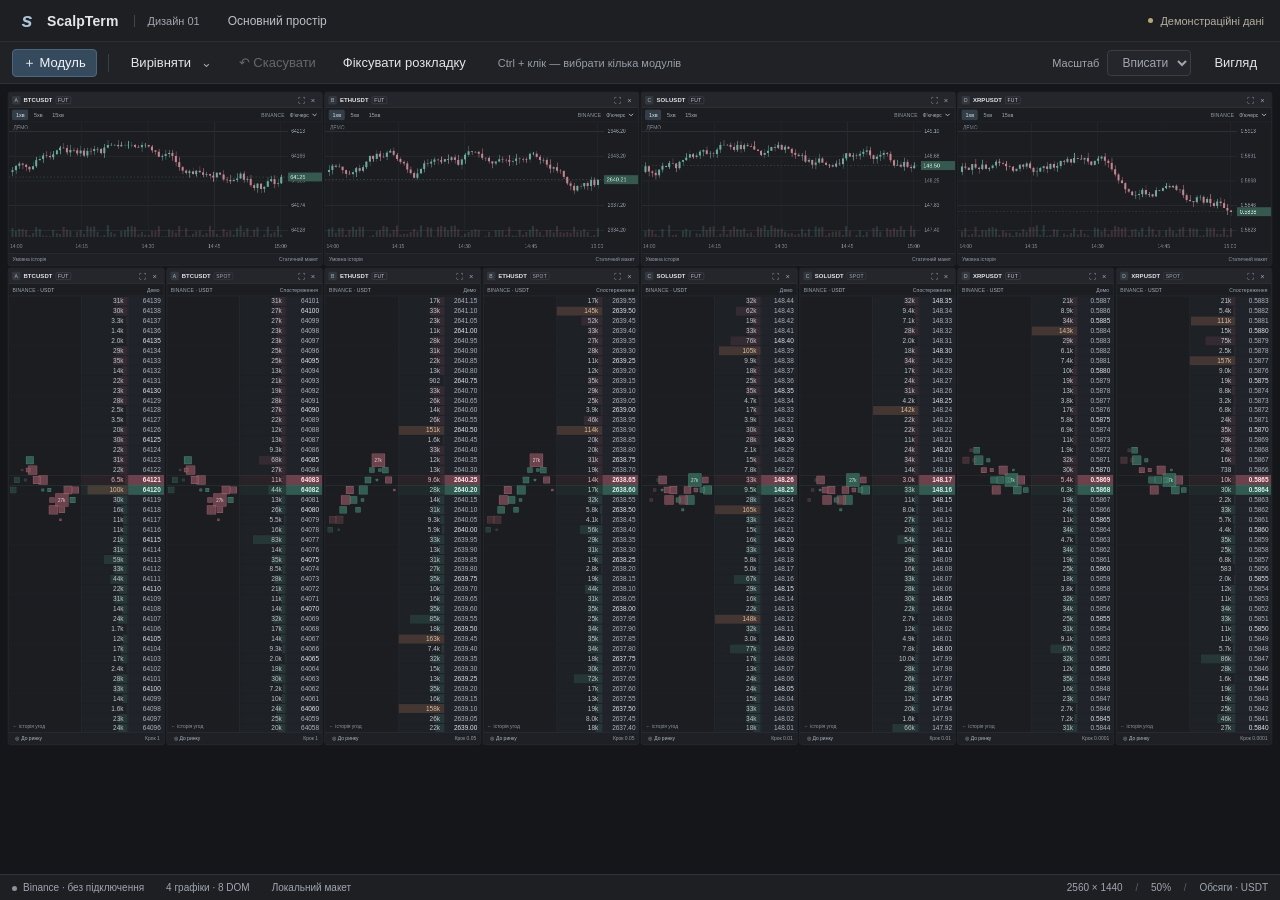
==== index.html @ 6ea1b8dd "Move prototype files to repository root" ====
<!doctype html>
<html lang="uk">
<head>
  <meta charset="utf-8">
  <meta name="viewport" content="width=device-width, initial-scale=1">
  <title>ScalpTerm · Дизайн 01</title>
  <link rel="stylesheet" href="styles.css">
</head>
<body>
  <header class="appbar">
    <div class="brand"><span class="brand-mark" aria-hidden="true">s</span>ScalpTerm <span class="version">Дизайн 01</span></div>
    <span class="workspace-name">Основний простір</span>
    <span class="demo"><i></i>Демонстраційні дані</span>
  </header>
  <nav class="commandbar" aria-label="Робочий простір">
    <button id="add-open" class="accent">＋ Модуль</button>
    <span class="separator"></span>
    <div class="menu-anchor"><button id="align-open" aria-expanded="false">Вирівняти <span class="chevron">⌄</span></button>
      <div id="align-menu" class="popup" hidden>
        <div class="menu-label">Вибрані модулі · Ctrl + клік</div>
        <button data-align="horizontal">Вибраний блок: порівну поруч</button><button data-align="vertical">Вибраний блок: порівну вертикально</button>
        <hr><button data-align="groups">Однакова ширина чотирьох груп</button><button data-align="charts">Спільна висота графіків</button>
        <hr><button id="layout-four">Шаблон: 4 графіки + 8 DOM</button>
      </div>
    </div>
    <button id="undo" title="Скасувати останню зміну компонування" disabled>↶ Скасувати</button>
    <button id="lock" aria-pressed="false">Фіксувати розкладку</button>
    <span class="toolbar-note" id="selection-note">Ctrl + клік — вибрати кілька модулів</span>
    <div class="toolbar-right">
      <label class="zoom-label">Масштаб <select id="zoom" aria-label="Масштаб макета"><option value="fit">Вписати</option><option value="1">100%</option><option value="0.75">75%</option><option value="0.5">50%</option></select></label>
      <button id="settings-open" aria-label="Вигляд">Вигляд</button>
    </div>
  </nav>
  <main id="viewport" aria-label="Модульний робочий простір"><div id="scene"><div id="dock-preview" hidden></div></div></main>
  <footer class="statusbar"><span><i class="offline-dot"></i>Binance · без підключення</span><span id="module-count"></span><span id="save-state">Локальний макет</span><span class="status-right">2560 × 1440 <span class="status-divider">/</span> <span id="scale-label"></span> <span class="status-divider">/</span> <span id="units-label">Обсяги · USDT</span></span></footer>
  <div id="tooltip" role="tooltip" hidden></div><div id="toast" role="status" aria-live="polite" hidden></div>
  <dialog id="add-dialog"><form id="add-form"><div class="dialog-header"><h2>Додати модуль</h2><button type="button" data-close="add-dialog" aria-label="Закрити">×</button></div><div class="fields">
    <label>Модуль<select name="type"><option value="dom">Стакан</option><option value="chart">Графік</option></select></label>
    <label>Інструмент<select name="symbol"><option>BTCUSDT</option><option>ETHUSDT</option><option>SOLUSDT</option><option>XRPUSDT</option></select></label>
    <label>Ринок<select name="market"><option value="F">Ф’ючерс</option><option value="S">Спот · спостереження</option></select></label>
  </div><p class="secondary">Новий модуль пристикується праворуч від активного. Перетягніть заголовок, щоб змінити розташування.</p><div class="dialog-actions"><button type="button" data-close="add-dialog">Скасувати</button><button class="accent" type="submit">Додати</button></div></form></dialog>
  <dialog id="settings-dialog"><div class="dialog-header"><h2>Вигляд робочого простору</h2><button data-close="settings-dialog" aria-label="Закрити">×</button></div>
    <div class="settings-fields"><label>Щільність DOM<select id="density"><option value="18">Щільно · 18 px</option><option value="20" selected>Стандартно · 20 px</option><option value="24">Вільніше · 24 px</option></select></label>
    <label>Розмір цифр<select id="font-size"><option value="12">12 px</option><option value="13" selected>13 px</option><option value="14">14 px</option></select></label>
    <p class="secondary">Модулі стикуються без перекриття. Переміщуйте спільні межі, щоб змінювати їхні розміри.</p>
    <label class="check-label"><input id="reduced-motion" type="checkbox">Зменшити рух інтерфейсу</label></div>
    <p class="secondary">Зміни застосовуються до всіх стаканів. Усі ринкові значення — умовний статичний приклад.</p><div class="dialog-actions"><button class="accent" data-close="settings-dialog">Готово</button></div>
  </dialog>
  <script src="app.js"></script>
</body>
</html>
---- styles.css ----
:root{color-scheme:dark;--bg:#151619;--panel:#1b1d21;--raised:#24272c;--hover:#303339;--line:#34373d;--text:#e4e5e8;--muted:#a0a5ae;--accent:#91b9dc;--buy:#69b7a5;--sell:#d5848e;--row:20px;--digits:13px;font-family:'Segoe UI Variable','Segoe UI',sans-serif;font-size:13px}
*{box-sizing:border-box}body{margin:0;background:var(--bg);color:var(--text);height:100vh;overflow:hidden}button,input,select{font:inherit;color:inherit}button,select{border:1px solid transparent;border-radius:4px;background:transparent;min-height:28px;padding:4px 10px}button{cursor:pointer;white-space:nowrap;transition:background .12s,border-color .12s}button:hover{background:var(--hover)}button:active{background:#393e46}button:focus-visible,select:focus-visible,input:focus-visible{outline:2px solid var(--accent);outline-offset:2px}button:disabled{opacity:.35;cursor:default}select{background:#24262b;border-color:#3a3d44;padding-right:6px}option{background:#25282e}.accent{background:#364a5d;border:1px solid #4c6680;color:#f2f6fa}.accent:hover{background:#40596f}.appbar{height:42px;padding:0 16px;display:flex;align-items:center;gap:28px;background:#1d1f23;border-bottom:1px solid #2b2e34}.brand{display:flex;gap:9px;align-items:center;font-size:14px;font-weight:600;letter-spacing:.1px}.brand-mark{display:inline-flex;align-items:center;justify-content:center;font-size:20px;font-style:italic;font-weight:600;width:22px;height:24px;color:#aec4d7}.version{font-size:11px;font-weight:400;letter-spacing:0;color:var(--muted);border-left:1px solid #41444a;padding-left:12px;margin-left:7px}.workspace-name{font-size:12px;color:#bcc0c7}.demo{margin-left:auto;display:flex;gap:7px;align-items:center;color:#b4af9e;font-size:11px}.demo i{width:5px;height:5px;border-radius:50%;background:#b7a776}.commandbar{height:42px;display:flex;align-items:center;gap:5px;padding:0 12px;border-bottom:1px solid #303239;background:#202226;position:relative;z-index:1000}.separator{height:18px;width:1px;background:#3b3e44;margin:0 6px}.chevron{margin-left:6px;color:var(--muted)}.toolbar-note{font-size:11px;color:#969da7;padding-left:16px}.toolbar-right{margin-left:auto;display:flex;align-items:center;gap:12px}.zoom-label{display:flex;align-items:center;gap:8px;font-size:11px;color:var(--muted)}.zoom-label select{font-size:12px;min-height:26px;padding-top:2px;padding-bottom:2px}.menu-anchor{position:relative}.popup{position:absolute;top:34px;left:0;width:268px;background:#292c31;border:1px solid #454951;border-radius:7px;padding:6px;box-shadow:0 12px 32px #0008,0 2px 6px #0005}.popup button{width:100%;text-align:left;font-size:12px;height:31px}.menu-label{font-size:11px;color:var(--muted);padding:6px 10px 10px}hr{border:0;border-top:1px solid #42464d;margin:5px 4px}
#viewport{position:relative;height:calc(100vh - 110px);overflow:auto;padding:8px}
#scene{position:relative;transform-origin:top left;background:#151619}
.module{position:absolute;min-width:220px;min-height:150px;background:var(--panel);border:1px solid #36393f;border-radius:5px;display:flex;flex-direction:column;overflow:hidden;z-index:1}
.module.active{border-color:#829fb8}.module.selected{outline:2px solid #91b9dc90;outline-offset:-2px}.module.dragging{box-shadow:0 8px 24px #0008;border-color:#bad4eb}
.module-header{height:31px;min-height:31px;display:flex;align-items:center;padding:0 7px;gap:6px;background:#24262b;border-bottom:1px solid #35383f;cursor:grab;user-select:none}
.locked .module-header{cursor:default}.module-header:active{cursor:grabbing}.module-symbol{font-weight:600;font-size:12px;letter-spacing:.2px;overflow:hidden;text-overflow:ellipsis;min-width:0}
.group-tag{font-size:10px;color:#b3bbc5;background:#33373e;min-width:17px;height:17px;text-align:center;line-height:17px;border-radius:3px}
.market-tag{font-size:10px;color:#c9cdd3;letter-spacing:.5px;border:1px solid #494e57;border-radius:3px;padding:1px 4px}.market-tag.spot{color:#a7abb3;border-color:#3e424a}
.module-actions{display:flex;margin-left:auto;align-items:center}.module-actions button{font-size:15px;padding:0;width:23px;min-height:22px;height:22px;color:#9fa6b0;border-radius:3px}.module-actions button:hover{color:#e7edf3}
.module-content{flex:1;min-height:0;position:relative;overflow:hidden}.module-footer{height:25px;min-height:25px;display:flex;align-items:center;gap:6px;padding:0 8px;color:#939ba6;font-size:10px;border-top:1px solid #30343b;background:#1e2025}.module-footer .right{margin-left:auto;font-variant-numeric:tabular-nums}
.chart-tools{height:29px;display:flex;align-items:center;gap:3px;padding:0 7px;border-bottom:1px solid #282b31}.chart-tools button{height:22px;min-height:22px;padding:1px 7px;font-size:11px;color:#a5adb9}.chart-tools button.on{color:#dce8f2;background:#343e48}.chart-tools .exchange{margin-left:auto;font-size:10px;letter-spacing:.4px;color:#929aa5}.chart-tools select{font-size:10px;min-height:21px;height:21px;padding:1px 3px;border:none;background:transparent;color:#aeb6c1}.chart-canvas{width:100%;height:calc(100% - 29px);display:block}
.dom-meta{height:25px;display:flex;align-items:center;justify-content:space-between;padding:0 8px;font-size:10px;color:#9ba3ad;letter-spacing:.3px;border-bottom:1px solid #2a2d34}.dom-meta strong{font-weight:400;color:#aeb5be}.dom-meta .readonly{color:#9fa9b6}
.dom-grid{position:absolute;top:25px;bottom:0;left:0;right:0;overflow:hidden;font-size:var(--digits);font-variant-numeric:tabular-nums;font-feature-settings:'tnum';user-select:none}
.dom-row{height:var(--row);display:grid;grid-template-columns:minmax(55px,1fr) 92px 73px;position:relative}.dom-row:nth-child(5n){border-bottom:1px solid #292c3266}
.price{line-height:var(--row);padding-right:6px;text-align:right;background:#202329;color:#aeb4bd;border-left:1px solid #343840;font-size:var(--digits);font-variant-numeric:tabular-nums;white-space:nowrap}.price.major{color:#e2e6ec}
.depth{position:relative;line-height:var(--row);padding-right:8px;text-align:right;color:#bec4cd;overflow:hidden;background:#1e2126;font-size:var(--digits)}.depth-bar{position:absolute;right:0;top:1px;bottom:1px;max-width:100%;background:#85505a38}.bid .depth-bar{background:#447e713a}.depth-amount{position:relative;z-index:1}.depth.heavy .depth-bar{background:#a16f514b}.depth.heavy .depth-amount{color:#d9bea1}
.best-ask .price{background:#6c414b;color:#ffe5ea;font-weight:600}.best-bid .price{background:#315a51;color:#d2f2e9;font-weight:600}.best-ask .depth{background:#51313a44;color:#e4b7c0}.best-bid .depth{background:#294b4344;color:#b2d8cd}.best-ask:before,.best-bid:before{content:'';position:absolute;left:0;right:0;height:1px;background:#ad727e30;z-index:2}.best-bid:before{background:#69b7a530}
.tape-lane{position:relative;border-right:1px solid #30343b}.trade-square{position:absolute;display:flex;align-items:center;justify-content:center;transform:translateY(-50%);background:#39705ec9;color:#d2eee5;border:1px solid #67b39d75;font-size:9px;z-index:3;border-radius:1px;cursor:default}.trade-square.sell{background:#804d58cb;border-color:#cd839078;color:#f4d8e0}.trade-square.old{opacity:.48}.trade-square:hover{z-index:5;outline:1px solid #e2e5e9;opacity:1}.dom-grid .axis-captions{position:absolute;bottom:6px;left:8px;color:#8b95a1;font-size:10px;pointer-events:none}.dom-row:hover .price{box-shadow:inset 2px 0 #a5b8c7;background:#3c444e;color:#fff}.dom-row:hover .depth{background:#313740}
.statusbar{position:relative;height:26px;padding:0 12px;display:flex;align-items:center;gap:22px;background:#1d1f23;border-top:1px solid #30343b;color:#a0a6af;font-size:10px}.offline-dot{display:inline-block;width:5px;height:5px;background:#8c929c;border-radius:50%;margin-right:6px}.status-right{margin-left:auto}.status-divider{margin:0 10px;color:#555d68}
#tooltip{position:fixed;z-index:5000;pointer-events:none;border:1px solid #555c66;background:#30353d;box-shadow:0 6px 20px #0008;border-radius:4px;padding:8px 11px;font-size:12px;white-space:pre-line;line-height:1.55;color:#edf0f4;max-width:280px}
#toast{position:fixed;bottom:43px;left:50%;transform:translateX(-50%);z-index:6000;background:#313942;border:1px solid #515d6b;box-shadow:0 8px 30px #0008;padding:10px 16px;border-radius:6px;font-size:12px;max-width:80vw}
dialog{background:#26292f;color:var(--text);width:410px;max-width:calc(100vw - 32px);border:1px solid #525761;border-radius:9px;padding:20px;box-shadow:0 24px 70px #000a}dialog::backdrop{background:#0007}.dialog-header{display:flex;align-items:center;justify-content:space-between;margin-bottom:20px}.dialog-header h2{font-size:17px;font-weight:600;margin:0}.dialog-header button{font-size:21px;line-height:20px;padding:0 7px}.fields,.settings-fields{display:grid;gap:15px}.fields label,.settings-fields label{display:grid;gap:7px;font-size:12px;color:#c8ced7}.fields select,.settings-fields select{height:32px}.settings-fields .check-label{display:flex;gap:9px;align-items:center}.secondary{font-size:12px;color:#a8b0bc;line-height:1.6;margin:20px 0}.dialog-actions{display:flex;gap:8px;justify-content:flex-end;margin-top:18px}.check-label input{accent-color:#8eb6d7}
.no-motion *{transition:none!important}.maximized{z-index:900!important}.dom-footer-button{padding:0 5px!important;min-height:19px!important;font-size:10px!important;color:#afb8c3}body.selecting{user-select:none}[hidden]{display:none!important}
.splitter{position:absolute;z-index:40;background:transparent;touch-action:none}.split-x{cursor:col-resize}.split-y{cursor:row-resize}.splitter:hover{background:#91b9dc99}.locked .splitter{pointer-events:none}.module-header{touch-action:none}#dock-preview{position:absolute;z-index:850;pointer-events:none;border:2px solid #9ec6e7;background:#749ac02c;display:flex;align-items:center;justify-content:center;font-size:16px;color:#e4f1fc;text-shadow:0 1px 3px #000;border-radius:5px;box-shadow:inset 0 0 50px #172e4766}
@media(max-width:900px){.toolbar-note,.workspace-name{display:none}.commandbar{gap:2px}.commandbar button{padding:4px 6px;font-size:11px}.toolbar-right{gap:4px}.zoom-label{font-size:0}.statusbar{gap:10px}.status-right{display:none}.demo{font-size:10px}.version{display:none}}@media(prefers-reduced-motion:reduce){*{transition:none!important}}
.focusing .module:not(.maximized),.focusing .splitter{visibility:hidden}
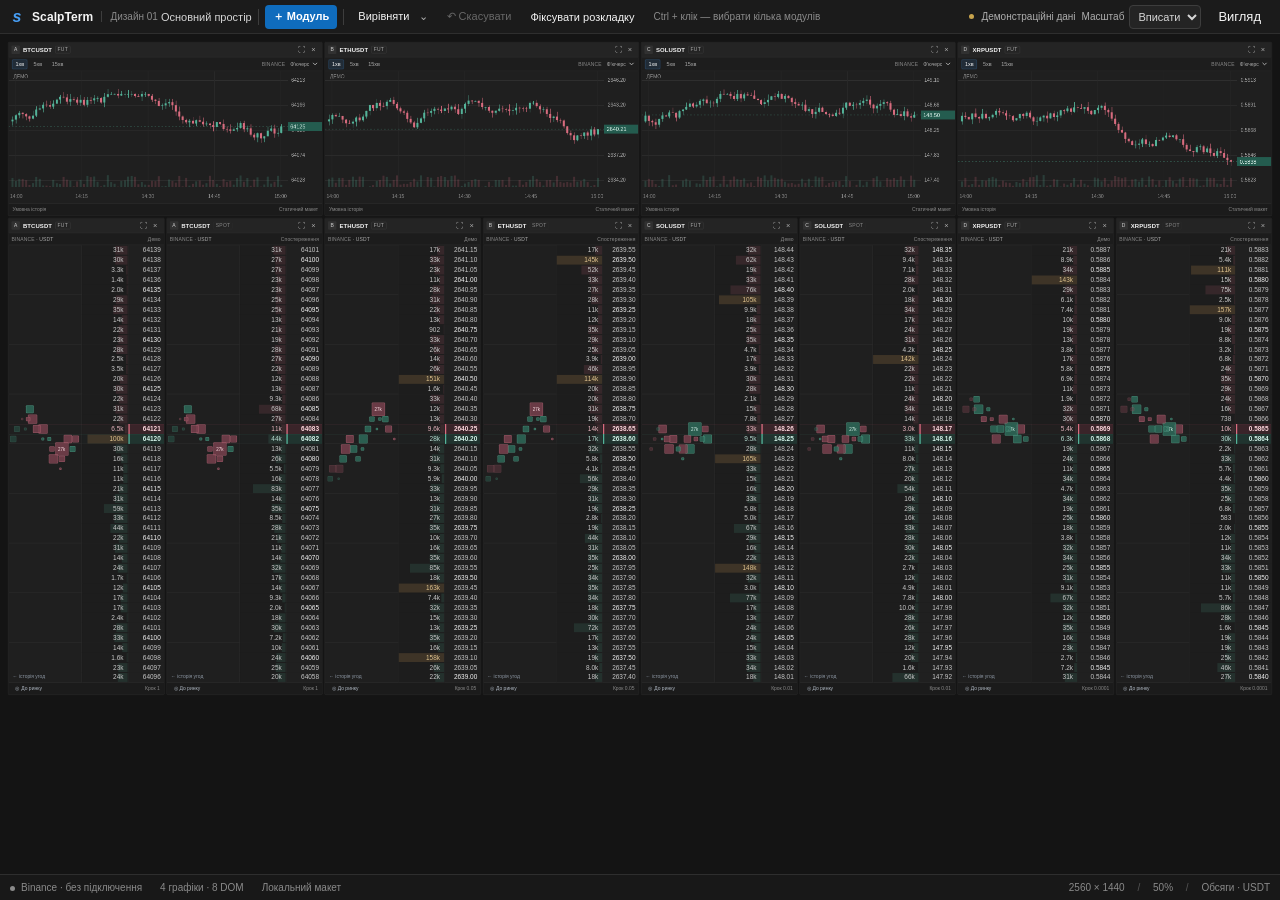
==== commit 18aabec5: "Make top menu compact and single row" ====
--- a/index.html
+++ b/index.html
@@ -7,12 +7,10 @@
   <link rel="stylesheet" href="styles.css">
 </head>
 <body>
-  <header class="appbar">
+  <nav class="commandbar" aria-label="Робочий простір">
     <div class="brand"><span class="brand-mark" aria-hidden="true">s</span>ScalpTerm <span class="version">Дизайн 01</span></div>
     <span class="workspace-name">Основний простір</span>
-    <span class="demo"><i></i>Демонстраційні дані</span>
-  </header>
-  <nav class="commandbar" aria-label="Робочий простір">
+    <span class="separator"></span>
     <button id="add-open" class="accent">＋ Модуль</button>
     <span class="separator"></span>
     <div class="menu-anchor"><button id="align-open" aria-expanded="false">Вирівняти <span class="chevron">⌄</span></button>
@@ -27,6 +25,7 @@
     <button id="lock" aria-pressed="false">Фіксувати розкладку</button>
     <span class="toolbar-note" id="selection-note">Ctrl + клік — вибрати кілька модулів</span>
     <div class="toolbar-right">
+      <span class="demo"><i></i>Демонстраційні дані</span>
       <label class="zoom-label">Масштаб <select id="zoom" aria-label="Масштаб макета"><option value="fit">Вписати</option><option value="1">100%</option><option value="0.75">75%</option><option value="0.5">50%</option></select></label>
       <button id="settings-open" aria-label="Вигляд">Вигляд</button>
     </div>
--- a/styles.css
+++ b/styles.css
@@ -26,3 +26,359 @@
 .splitter{position:absolute;z-index:40;background:transparent;touch-action:none}.split-x{cursor:col-resize}.split-y{cursor:row-resize}.splitter:hover{background:#91b9dc99}.locked .splitter{pointer-events:none}.module-header{touch-action:none}#dock-preview{position:absolute;z-index:850;pointer-events:none;border:2px solid #9ec6e7;background:#749ac02c;display:flex;align-items:center;justify-content:center;font-size:16px;color:#e4f1fc;text-shadow:0 1px 3px #000;border-radius:5px;box-shadow:inset 0 0 50px #172e4766}
 @media(max-width:900px){.toolbar-note,.workspace-name{display:none}.commandbar{gap:2px}.commandbar button{padding:4px 6px;font-size:11px}.toolbar-right{gap:4px}.zoom-label{font-size:0}.statusbar{gap:10px}.status-right{display:none}.demo{font-size:10px}.version{display:none}}@media(prefers-reduced-motion:reduce){*{transition:none!important}}
 .focusing .module:not(.maximized),.focusing .splitter{visibility:hidden}
+
+
+/* Fluent 2 compact trading workstation pass */
+:root{
+  --bg:#141414;
+  --panel:#1f1f1f;
+  --raised:#242424;
+  --hover:#2b2b2b;
+  --pressed:#333333;
+  --line:#3d3d3d;
+  --line-subtle:#2e2e2e;
+  --text:#f5f5f5;
+  --text-secondary:#d6d6d6;
+  --muted:#adadad;
+  --muted-2:#8a8a8a;
+  --accent:#479ef5;
+  --accent-fill:#0f6cbd;
+  --accent-fill-hover:#115ea3;
+  --accent-fill-pressed:#0c3b5e;
+  --accent-subtle:#479ef51f;
+  --accent-stroke:#479ef5;
+  --buy:#54b399;
+  --buy-subtle:#54b39922;
+  --sell:#d86c7f;
+  --sell-subtle:#d86c7f22;
+  --danger:#dc626d;
+  --shadow-flyout:0 8px 24px rgba(0,0,0,.42),0 2px 8px rgba(0,0,0,.28);
+  --radius-small:4px;
+  --radius-medium:8px;
+  --radius-large:12px;
+}
+body{background:var(--bg);color:var(--text)}
+button,select{border-radius:var(--radius-small)}
+button{transition:background .1s ease,border-color .1s ease,color .1s ease,box-shadow .1s ease}
+button:hover{background:var(--hover)}
+button:active{background:var(--pressed)}
+button:focus-visible,select:focus-visible,input:focus-visible{
+  outline:2px solid var(--accent-stroke);
+  outline-offset:2px
+}
+select{
+  background:var(--raised);
+  border-color:var(--line);
+  color:var(--text-secondary)
+}
+option{background:var(--raised)}
+.accent{
+  background:var(--accent-fill);
+  border-color:transparent;
+  color:#fff;
+  font-weight:600
+}
+.accent:hover{background:var(--accent-fill-hover)}
+.accent:active{background:var(--accent-fill-pressed)}
+
+.appbar{
+  height:40px;
+  padding:0 12px;
+  gap:20px;
+  background:#181818;
+  border-bottom:1px solid var(--line-subtle)
+}
+.brand{font-size:13px;font-weight:600}
+.brand-mark{color:var(--accent);font-size:18px}
+.version{
+  color:var(--muted-2);
+  border-left-color:var(--line);
+  padding-left:10px;
+  margin-left:4px
+}
+.workspace-name{color:var(--text-secondary)}
+.demo{color:var(--muted)}
+.demo i{background:#c8a44d}
+
+.commandbar{
+  height:40px;
+  padding:0 8px;
+  gap:4px;
+  background:#1b1b1b;
+  border-bottom:1px solid var(--line-subtle)
+}
+.commandbar>button,.menu-anchor>button{min-height:28px;padding:3px 8px}
+.separator{background:var(--line);margin:0 4px}
+.toolbar-note{color:var(--muted-2)}
+.zoom-label{color:var(--muted)}
+
+.popup{
+  top:32px;
+  width:272px;
+  padding:4px;
+  background:#252525;
+  border:1px solid var(--line);
+  border-radius:var(--radius-medium);
+  box-shadow:var(--shadow-flyout)
+}
+.popup button{
+  height:32px;
+  border-radius:var(--radius-small);
+  color:var(--text-secondary)
+}
+.popup button:hover{background:#303030;color:var(--text)}
+.menu-label{color:var(--muted-2);padding:8px 8px 6px}
+hr{border-top-color:var(--line-subtle);margin:4px}
+
+#viewport{height:calc(100vh - 106px);padding:4px;background:var(--bg)}
+#scene{background:var(--bg)}
+
+.module{
+  background:var(--panel);
+  border:1px solid var(--line-subtle);
+  border-radius:2px
+}
+.module:hover{border-color:#454545}
+.module.active{
+  border-color:var(--accent-stroke);
+  box-shadow:inset 0 0 0 1px var(--accent-subtle)
+}
+.module.selected{
+  outline:none;
+  box-shadow:inset 0 0 0 1px var(--accent-stroke),inset 0 0 0 3px var(--accent-subtle)
+}
+.module.dragging{
+  border-color:var(--accent-stroke);
+  box-shadow:var(--shadow-flyout)
+}
+
+.module-header{
+  height:30px;
+  min-height:30px;
+  padding:0 6px;
+  gap:6px;
+  background:var(--raised);
+  border-bottom:1px solid var(--line-subtle)
+}
+.module-symbol{color:var(--text);font-size:12px}
+.group-tag{
+  color:var(--text-secondary);
+  background:#313131;
+  border-radius:2px
+}
+.market-tag{
+  color:var(--muted);
+  border-color:var(--line);
+  border-radius:2px;
+  background:transparent
+}
+.market-tag.spot{color:var(--muted-2);border-color:var(--line-subtle)}
+.module-actions button{
+  color:var(--muted);
+  border-radius:var(--radius-small)
+}
+.module-actions button:hover{color:var(--text);background:#333}
+
+.module-footer{
+  height:24px;
+  min-height:24px;
+  background:#1b1b1b;
+  border-top:1px solid var(--line-subtle);
+  color:var(--muted-2)
+}
+.chart-tools{
+  height:28px;
+  padding:0 6px;
+  border-bottom:1px solid var(--line-subtle);
+  background:#1d1d1d
+}
+.chart-tools button{color:var(--muted);border-radius:var(--radius-small)}
+.chart-tools button.on{
+  color:var(--text);
+  background:var(--accent-subtle);
+  box-shadow:inset 0 0 0 1px #479ef540
+}
+.chart-tools .exchange{color:var(--muted-2)}
+.chart-tools select{color:var(--muted);background:transparent}
+
+.dom-meta{
+  height:24px;
+  padding:0 6px;
+  color:var(--muted-2);
+  border-bottom:1px solid var(--line-subtle);
+  background:#1c1c1c
+}
+.dom-meta strong{color:var(--muted)}
+.dom-meta .readonly{color:var(--muted-2)}
+.dom-grid{top:24px}
+
+.dom-row:nth-child(5n){border-bottom-color:#2d2d2d}
+.price{
+  background:#202020;
+  color:#c7c7c7;
+  border-left-color:var(--line-subtle)
+}
+.price.major{color:var(--text)}
+.depth{
+  color:#c9c9c9;
+  background:#1d1d1d
+}
+.depth-bar{background:var(--sell-subtle)}
+.bid .depth-bar{background:var(--buy-subtle)}
+.depth.heavy .depth-bar{background:#d29b522e}
+.depth.heavy .depth-amount{color:#e0c48f}
+.best-ask .price{
+  background:#3a2429;
+  color:#ffd9df;
+  box-shadow:inset 3px 0 0 var(--sell)
+}
+.best-bid .price{
+  background:#20342f;
+  color:#d5f5eb;
+  box-shadow:inset 3px 0 0 var(--buy)
+}
+.best-ask .depth{background:#2c202322;color:#e7b7c0}
+.best-bid .depth{background:#1d2b2822;color:#b8ded3}
+.best-ask:before{background:var(--sell-subtle)}
+.best-bid:before{background:var(--buy-subtle)}
+.tape-lane{border-right-color:var(--line-subtle)}
+.trade-square{
+  background:#2f6f5dcc;
+  color:#d8f3eb;
+  border-color:#62b39b7a;
+  border-radius:2px
+}
+.trade-square.sell{
+  background:#7d4350cc;
+  border-color:#d078897a;
+  color:#ffe2e8
+}
+.trade-square:hover{
+  outline:1px solid var(--text-secondary);
+  box-shadow:0 0 0 1px #0008
+}
+.dom-row:hover .price{
+  box-shadow:inset 3px 0 var(--accent);
+  background:#2c2c2c;
+  color:var(--text)
+}
+.dom-row:hover .depth{background:#272727}
+
+.statusbar{
+  height:26px;
+  padding:0 10px;
+  gap:18px;
+  background:#181818;
+  border-top:1px solid var(--line-subtle);
+  color:var(--muted-2)
+}
+.offline-dot{background:#8a8a8a}
+.status-divider{color:#555}
+
+#tooltip{
+  border:1px solid var(--line);
+  background:#2b2b2b;
+  box-shadow:var(--shadow-flyout);
+  border-radius:var(--radius-small);
+  color:var(--text)
+}
+#toast{
+  background:#292929;
+  border:1px solid var(--line);
+  box-shadow:var(--shadow-flyout);
+  border-radius:var(--radius-medium)
+}
+
+dialog{
+  background:#242424;
+  color:var(--text);
+  border:1px solid var(--line);
+  border-radius:var(--radius-large);
+  padding:20px;
+  box-shadow:0 24px 64px rgba(0,0,0,.55)
+}
+dialog::backdrop{background:rgba(0,0,0,.56)}
+.dialog-header{margin-bottom:16px}
+.dialog-header h2{font-size:16px;font-weight:600}
+.fields,.settings-fields{gap:12px}
+.fields label,.settings-fields label{gap:6px;color:var(--text-secondary)}
+.secondary{color:var(--muted);line-height:1.5;margin:16px 0}
+.dialog-actions{margin-top:16px}
+.check-label input{accent-color:var(--accent-fill)}
+
+.splitter:hover{background:var(--accent)}
+#dock-preview{
+  border-color:var(--accent-stroke);
+  background:#479ef522;
+  color:#eaf4ff;
+  border-radius:var(--radius-small);
+  box-shadow:inset 0 0 0 1px #ffffff0a
+}
+
+/* Single-row compact top command bar */
+.commandbar{
+  height:34px;
+  min-height:34px;
+  padding:0 8px;
+  gap:3px;
+  flex-wrap:nowrap;
+  white-space:nowrap;
+}
+.commandbar .brand{
+  flex:0 0 auto;
+  gap:6px;
+  font-size:12px;
+}
+.commandbar .brand-mark{
+  width:18px;
+  height:20px;
+  font-size:16px;
+}
+.commandbar .version{
+  font-size:10px;
+  padding-left:8px;
+  margin-left:2px;
+}
+.commandbar .workspace-name{
+  flex:0 0 auto;
+  font-size:11px;
+}
+.commandbar>button,.commandbar .menu-anchor>button{
+  min-height:24px;
+  height:24px;
+  padding:2px 7px;
+  font-size:11px;
+}
+.commandbar .separator{
+  height:16px;
+  margin:0 3px;
+}
+.commandbar .toolbar-note{
+  min-width:0;
+  overflow:hidden;
+  text-overflow:ellipsis;
+  padding-left:8px;
+  font-size:10px;
+}
+.commandbar .toolbar-right{
+  gap:6px;
+  flex:0 0 auto;
+}
+.commandbar .demo{
+  margin-left:0;
+  font-size:10px;
+}
+.commandbar .zoom-label{
+  gap:5px;
+  font-size:10px;
+}
+.commandbar .zoom-label select{
+  min-height:24px;
+  height:24px;
+  padding:1px 4px;
+  font-size:11px;
+}
+.popup{top:28px}
+#viewport{height:calc(100vh - 60px)}
+@media(max-width:1100px){.commandbar .toolbar-note{display:none}}
+@media(max-width:900px){.commandbar .workspace-name,.commandbar .version{display:none}.commandbar .demo{font-size:0}.commandbar .demo i{margin-right:0}}
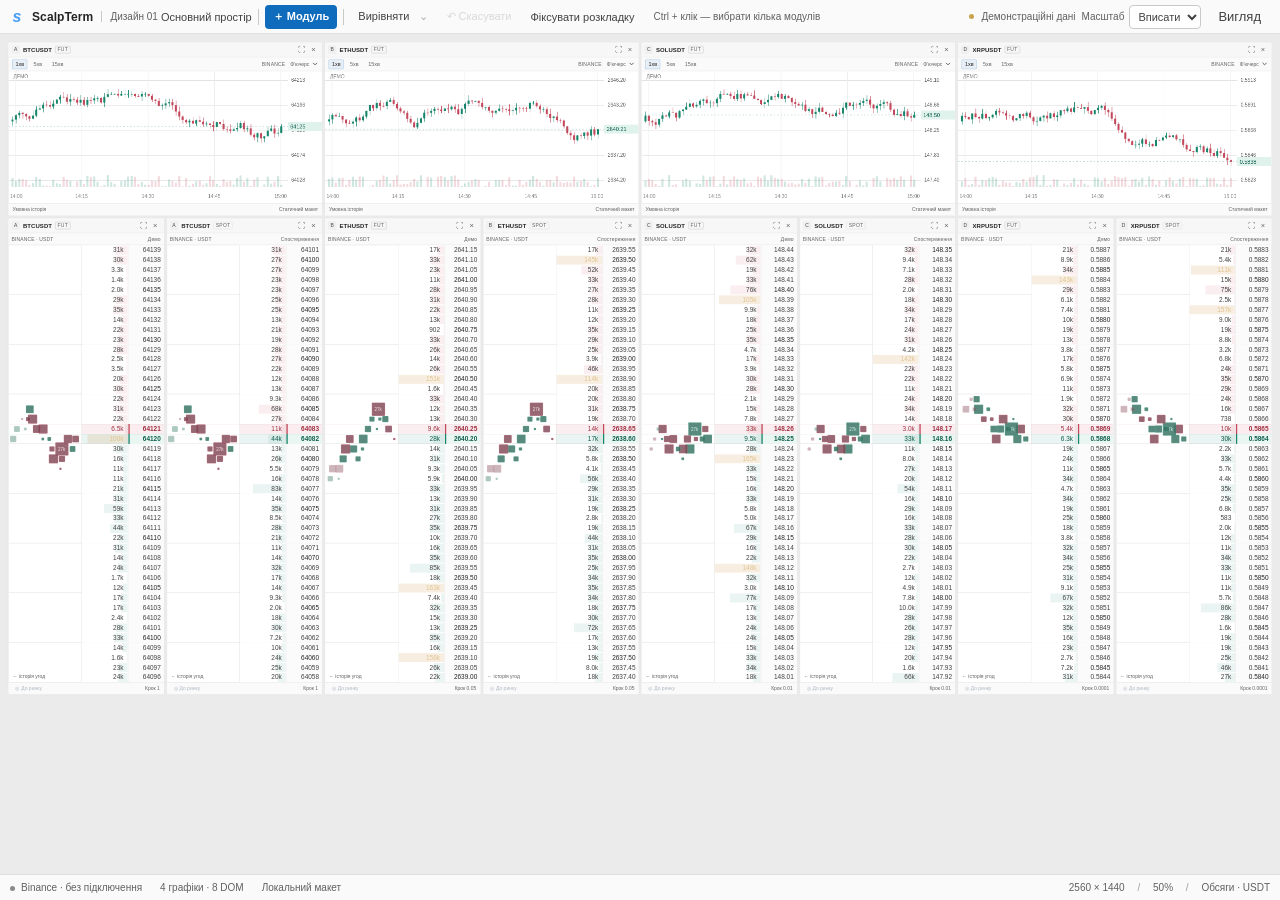
==== commit 7edca9f4: "Add Fluent light theme and acrylic flyouts" ====
--- a/index.html
+++ b/index.html
@@ -39,7 +39,7 @@
     <label>Ринок<select name="market"><option value="F">Ф’ючерс</option><option value="S">Спот · спостереження</option></select></label>
   </div><p class="secondary">Новий модуль пристикується праворуч від активного. Перетягніть заголовок, щоб змінити розташування.</p><div class="dialog-actions"><button type="button" data-close="add-dialog">Скасувати</button><button class="accent" type="submit">Додати</button></div></form></dialog>
   <dialog id="settings-dialog"><div class="dialog-header"><h2>Вигляд робочого простору</h2><button data-close="settings-dialog" aria-label="Закрити">×</button></div>
-    <div class="settings-fields"><label>Щільність DOM<select id="density"><option value="18">Щільно · 18 px</option><option value="20" selected>Стандартно · 20 px</option><option value="24">Вільніше · 24 px</option></select></label>
+    <div class="settings-fields"><label>Тема<select id="theme"><option value="system">Системна</option><option value="light">Світла</option><option value="dark">Темна</option></select></label><label>Щільність DOM<select id="density"><option value="18">Щільно · 18 px</option><option value="20" selected>Стандартно · 20 px</option><option value="24">Вільніше · 24 px</option></select></label>
     <label>Розмір цифр<select id="font-size"><option value="12">12 px</option><option value="13" selected>13 px</option><option value="14">14 px</option></select></label>
     <p class="secondary">Модулі стикуються без перекриття. Переміщуйте спільні межі, щоб змінювати їхні розміри.</p>
     <label class="check-label"><input id="reduced-motion" type="checkbox">Зменшити рух інтерфейсу</label></div>
--- a/styles.css
+++ b/styles.css
@@ -382,3 +382,277 @@
 #viewport{height:calc(100vh - 60px)}
 @media(max-width:1100px){.commandbar .toolbar-note{display:none}}
 @media(max-width:900px){.commandbar .workspace-name,.commandbar .version{display:none}.commandbar .demo{font-size:0}.commandbar .demo i{margin-right:0}}
+
+
+/* Fluent 2 semantic theme layer */
+:root,
+:root[data-theme="dark"]{
+  --surface-app:#141414;
+  --surface-canvas:#181818;
+  --surface-module:#1f1f1f;
+  --surface-header:#242424;
+  --surface-subtle:#1b1b1b;
+  --surface-hover:#2b2b2b;
+  --surface-pressed:#333333;
+  --surface-active-header:#202b36;
+  --stroke-subtle:#2e2e2e;
+  --stroke-default:#3d3d3d;
+  --stroke-strong:#565656;
+  --fg-primary:#f5f5f5;
+  --fg-secondary:#d6d6d6;
+  --fg-muted:#adadad;
+  --fg-disabled:#757575;
+  --brand:#479ef5;
+  --brand-fill:#0f6cbd;
+  --brand-hover:#115ea3;
+  --brand-pressed:#0c3b5e;
+  --brand-subtle:#479ef51f;
+  --selection-subtle:#479ef518;
+  --buy:#54b399;
+  --buy-subtle:#54b39922;
+  --sell:#d86c7f;
+  --sell-subtle:#d86c7f22;
+  --price-bg:#202020;
+  --depth-bg:#1d1d1d;
+  --best-buy-bg:#20342f;
+  --best-buy-fg:#d5f5eb;
+  --best-sell-bg:#3a2429;
+  --best-sell-fg:#ffd9df;
+  --flyout-solid:#252525;
+  --flyout-acrylic:rgba(37,37,37,.78);
+  --dialog-surface:#242424;
+  --smoke:rgba(0,0,0,.56);
+  --shadow-active:0 2px 8px rgba(0,0,0,.22);
+  --shadow-flyout:0 8px 24px rgba(0,0,0,.42),0 2px 8px rgba(0,0,0,.28);
+  --chart-bg:#1f1f1f;
+  --chart-grid:#303030;
+  --chart-grid-subtle:#292929;
+  --chart-axis:#a8a8a8;
+  --chart-axis-muted:#8f8f8f;
+  --chart-last-line:#54b39977;
+  --chart-last-bg:#245c4f;
+  --chart-last-text:#e0f5ef;
+}
+
+:root[data-theme="light"]{
+  --surface-app:#f3f3f3;
+  --surface-canvas:#ebebeb;
+  --surface-module:#ffffff;
+  --surface-header:#f7f7f7;
+  --surface-subtle:#fafafa;
+  --surface-hover:#f0f0f0;
+  --surface-pressed:#e5e5e5;
+  --surface-active-header:#eef6fc;
+  --stroke-subtle:#e0e0e0;
+  --stroke-default:#c9c9c9;
+  --stroke-strong:#9e9e9e;
+  --fg-primary:#242424;
+  --fg-secondary:#424242;
+  --fg-muted:#616161;
+  --fg-disabled:#9e9e9e;
+  --brand:#0f6cbd;
+  --brand-fill:#0f6cbd;
+  --brand-hover:#115ea3;
+  --brand-pressed:#0c3b5e;
+  --brand-subtle:#0f6cbd14;
+  --selection-subtle:#0f6cbd0f;
+  --buy:#16856b;
+  --buy-subtle:#16856b17;
+  --sell:#c3485b;
+  --sell-subtle:#c3485b17;
+  --price-bg:#fbfbfb;
+  --depth-bg:#ffffff;
+  --best-buy-bg:#eaf6f2;
+  --best-buy-fg:#0e5f4d;
+  --best-sell-bg:#fbecef;
+  --best-sell-fg:#9f3042;
+  --flyout-solid:#ffffff;
+  --flyout-acrylic:rgba(255,255,255,.76);
+  --dialog-surface:#ffffff;
+  --smoke:rgba(0,0,0,.28);
+  --shadow-active:0 2px 8px rgba(0,0,0,.10);
+  --shadow-flyout:0 8px 24px rgba(0,0,0,.16),0 2px 8px rgba(0,0,0,.08);
+  --chart-bg:#ffffff;
+  --chart-grid:#e2e2e2;
+  --chart-grid-subtle:#ededed;
+  --chart-axis:#616161;
+  --chart-axis-muted:#808080;
+  --chart-last-line:#16856b66;
+  --chart-last-bg:#dff2ec;
+  --chart-last-text:#0e5f4d;
+}
+
+body{background:var(--surface-app);color:var(--fg-primary)}
+.commandbar{
+  background:var(--surface-subtle);
+  border-bottom-color:var(--stroke-subtle)
+}
+.brand{color:var(--fg-primary)}
+.version{color:var(--fg-muted);border-left-color:var(--stroke-default)}
+.workspace-name{color:var(--fg-secondary)}
+.demo{color:var(--fg-muted)}
+.separator{background:var(--stroke-default)}
+.toolbar-note,.zoom-label{color:var(--fg-muted)}
+button{color:var(--fg-secondary)}
+button:hover{background:var(--surface-hover);color:var(--fg-primary)}
+button:active{background:var(--surface-pressed)}
+button:disabled{color:var(--fg-disabled)}
+select{
+  background:var(--surface-module);
+  border-color:var(--stroke-default);
+  color:var(--fg-secondary)
+}
+option{background:var(--surface-module);color:var(--fg-primary)}
+.accent{background:var(--brand-fill);color:#fff}
+.accent:hover{background:var(--brand-hover);color:#fff}
+.accent:active{background:var(--brand-pressed);color:#fff}
+button:focus-visible,select:focus-visible,input:focus-visible{
+  outline-color:var(--brand);
+}
+
+#viewport,#scene{background:var(--surface-canvas)}
+.module{
+  background:var(--surface-module);
+  border-color:var(--stroke-subtle);
+  box-shadow:none
+}
+.module:hover{border-color:var(--stroke-default)}
+.module.active{
+  border-color:var(--brand);
+  box-shadow:var(--shadow-active),inset 0 0 0 1px var(--brand-subtle)
+}
+.module.active .module-header{background:var(--surface-active-header)}
+.module.selected:not(.active){
+  border-color:var(--stroke-default);
+  box-shadow:inset 0 0 0 1px var(--selection-subtle)
+}
+.module.selected:not(.active) .module-header{position:relative}
+.module.selected:not(.active) .module-header::before{
+  content:'';
+  position:absolute;
+  left:0;
+  top:5px;
+  bottom:5px;
+  width:3px;
+  border-radius:0 2px 2px 0;
+  background:var(--brand)
+}
+.module.dragging{
+  border-color:var(--brand);
+  box-shadow:var(--shadow-flyout)
+}
+.module-header{
+  background:var(--surface-header);
+  border-bottom-color:var(--stroke-subtle)
+}
+.module-symbol{color:var(--fg-primary)}
+.group-tag{color:var(--fg-secondary);background:var(--surface-hover)}
+.market-tag{color:var(--fg-muted);border-color:var(--stroke-default)}
+.market-tag.spot{color:var(--fg-muted);border-color:var(--stroke-subtle)}
+.module-actions button{color:var(--fg-muted)}
+.module-actions button:hover{background:var(--surface-hover);color:var(--fg-primary)}
+.module-footer{
+  background:var(--surface-subtle);
+  border-top-color:var(--stroke-subtle);
+  color:var(--fg-muted)
+}
+
+.chart-tools{
+  background:var(--surface-subtle);
+  border-bottom-color:var(--stroke-subtle)
+}
+.chart-tools button{color:var(--fg-muted)}
+.chart-tools button.on{
+  color:var(--fg-primary);
+  background:var(--brand-subtle);
+  box-shadow:inset 0 0 0 1px color-mix(in srgb,var(--brand) 30%,transparent)
+}
+.chart-tools .exchange,.chart-tools select{color:var(--fg-muted)}
+
+.dom-meta{
+  background:var(--surface-subtle);
+  border-bottom-color:var(--stroke-subtle);
+  color:var(--fg-muted)
+}
+.dom-meta strong,.dom-meta .readonly{color:var(--fg-muted)}
+.dom-row:nth-child(5n){border-bottom-color:var(--stroke-subtle)}
+.price{
+  background:var(--price-bg);
+  color:var(--fg-secondary);
+  border-left-color:var(--stroke-subtle)
+}
+.price.major{color:var(--fg-primary)}
+.depth{background:var(--depth-bg);color:var(--fg-secondary)}
+.depth-bar{background:var(--sell-subtle)}
+.bid .depth-bar{background:var(--buy-subtle)}
+.best-ask .price{
+  background:var(--best-sell-bg);
+  color:var(--best-sell-fg);
+  box-shadow:inset 3px 0 0 var(--sell)
+}
+.best-bid .price{
+  background:var(--best-buy-bg);
+  color:var(--best-buy-fg);
+  box-shadow:inset 3px 0 0 var(--buy)
+}
+.best-ask .depth{background:var(--sell-subtle);color:var(--best-sell-fg)}
+.best-bid .depth{background:var(--buy-subtle);color:var(--best-buy-fg)}
+.tape-lane{border-right-color:var(--stroke-subtle)}
+.dom-row:hover .price{
+  box-shadow:inset 3px 0 var(--brand);
+  background:var(--surface-hover);
+  color:var(--fg-primary)
+}
+.dom-row:hover .depth{background:var(--surface-hover)}
+.dom-grid .axis-captions{color:var(--fg-muted)}
+
+.statusbar{
+  background:var(--surface-subtle);
+  border-top-color:var(--stroke-subtle);
+  color:var(--fg-muted)
+}
+.status-divider{color:var(--stroke-strong)}
+
+.popup{
+  background:var(--flyout-solid);
+  border-color:var(--stroke-default);
+  color:var(--fg-primary);
+  box-shadow:var(--shadow-flyout)
+}
+.popup button{color:var(--fg-secondary)}
+.popup button:hover{background:var(--surface-hover);color:var(--fg-primary)}
+.menu-label{color:var(--fg-muted)}
+hr{border-top-color:var(--stroke-subtle)}
+@supports ((backdrop-filter:blur(1px)) or (-webkit-backdrop-filter:blur(1px))){
+  .popup{
+    background:var(--flyout-acrylic);
+    backdrop-filter:blur(20px) saturate(135%);
+    -webkit-backdrop-filter:blur(20px) saturate(135%)
+  }
+}
+
+#tooltip{
+  background:var(--surface-header);
+  border-color:var(--stroke-default);
+  color:var(--fg-primary)
+}
+#toast{
+  background:var(--surface-header);
+  border-color:var(--stroke-default);
+  color:var(--fg-primary)
+}
+dialog{
+  background:var(--dialog-surface);
+  border-color:var(--stroke-default);
+  color:var(--fg-primary)
+}
+dialog::backdrop{background:var(--smoke)}
+.fields label,.settings-fields label{color:var(--fg-secondary)}
+.secondary{color:var(--fg-muted)}
+
+#dock-preview{
+  border-color:var(--brand);
+  background:var(--brand-subtle);
+  color:var(--fg-primary)
+}
+.splitter:hover{background:var(--brand)}
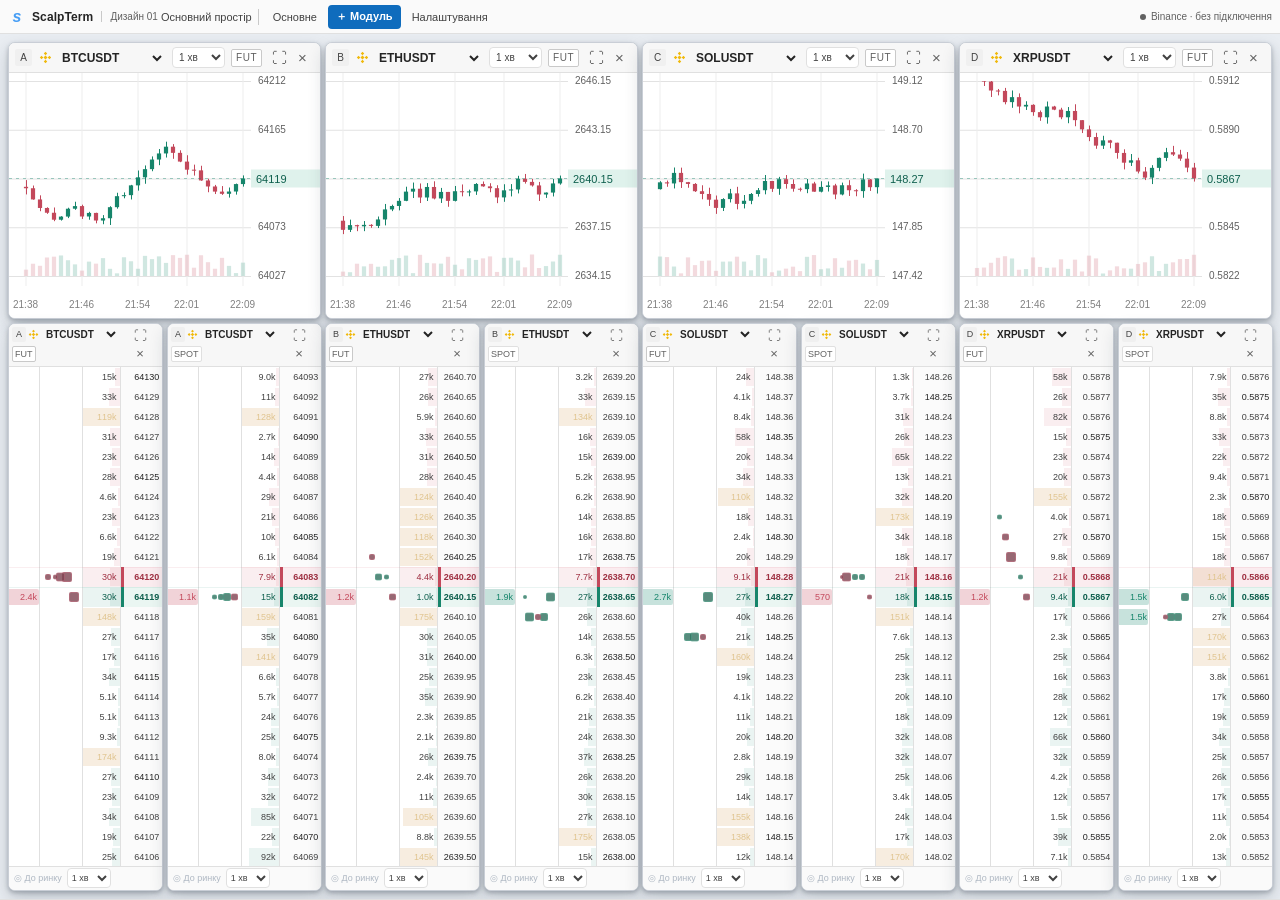
==== commit e22596a1: "Build responsive terminal prototype with simulated market stream" ====
--- a/index.html
+++ b/index.html
@@ -11,40 +11,28 @@
     <div class="brand"><span class="brand-mark" aria-hidden="true">s</span>ScalpTerm <span class="version">Дизайн 01</span></div>
     <span class="workspace-name">Основний простір</span>
     <span class="separator"></span>
-    <button id="add-open" class="accent">＋ Модуль</button>
-    <span class="separator"></span>
-    <div class="menu-anchor"><button id="align-open" aria-expanded="false">Вирівняти <span class="chevron">⌄</span></button>
-      <div id="align-menu" class="popup" hidden>
-        <div class="menu-label">Вибрані модулі · Ctrl + клік</div>
-        <button data-align="horizontal">Вибраний блок: порівну поруч</button><button data-align="vertical">Вибраний блок: порівну вертикально</button>
-        <hr><button data-align="groups">Однакова ширина чотирьох груп</button><button data-align="charts">Спільна висота графіків</button>
-        <hr><button id="layout-four">Шаблон: 4 графіки + 8 DOM</button>
+    <div class="menu-anchor"><button id="main-open" aria-haspopup="menu" aria-expanded="false">Основне</button>
+      <div id="main-menu" class="popup" role="menu" hidden>
+        <div class="menu-label">Основний простір</div>
+        <button role="menuitem" id="save-now">Зберегти розкладку</button>
+        <button role="menuitem" id="undo" disabled>Скасувати останню дію</button>
       </div>
     </div>
-    <button id="undo" title="Скасувати останню зміну компонування" disabled>↶ Скасувати</button>
-    <button id="lock" aria-pressed="false">Фіксувати розкладку</button>
-    <span class="toolbar-note" id="selection-note">Ctrl + клік — вибрати кілька модулів</span>
-    <div class="toolbar-right">
-      <span class="demo"><i></i>Демонстраційні дані</span>
-      <label class="zoom-label">Масштаб <select id="zoom" aria-label="Масштаб макета"><option value="fit">Вписати</option><option value="1">100%</option><option value="0.75">75%</option><option value="0.5">50%</option></select></label>
-      <button id="settings-open" aria-label="Вигляд">Вигляд</button>
+    <div class="menu-anchor add-anchor"><button id="add-open" class="accent" aria-haspopup="menu" aria-expanded="false">＋ Модуль</button>
+      <div id="add-menu" class="popup add-menu" role="menu" hidden><button role="menuitem" data-add="chart">Графік</button><button role="menuitem" data-add="dom">Стакан</button><button role="menuitem" data-add="group">Група</button></div>
     </div>
+    <div class="menu-anchor"><button id="settings-open" aria-haspopup="menu" aria-expanded="false">Налаштування</button>
+      <div id="settings-menu" class="popup settings-menu" role="menu" hidden>
+        <button role="menuitem" data-settings="view">Вигляд <span>Тема, розкладка, масштаб</span></button>
+        <button role="menuitem" data-settings="dom">Стакани <span>Кластер, рядки, стрічка</span></button>
+        <button role="menuitem" data-settings="chart">Графіки <span>Таймфрейм, обсяги</span></button>
+        <button role="menuitem" data-settings="hotkeys">Гарячі клавіші <span>Команди прототипу</span></button>
+      </div>
+    </div>
+    <span class="connection-status" role="status"><i class="offline-dot" aria-hidden="true"></i>Binance · без підключення</span>
   </nav>
   <main id="viewport" aria-label="Модульний робочий простір"><div id="scene"><div id="dock-preview" hidden></div></div></main>
-  <footer class="statusbar"><span><i class="offline-dot"></i>Binance · без підключення</span><span id="module-count"></span><span id="save-state">Локальний макет</span><span class="status-right">2560 × 1440 <span class="status-divider">/</span> <span id="scale-label"></span> <span class="status-divider">/</span> <span id="units-label">Обсяги · USDT</span></span></footer>
   <div id="tooltip" role="tooltip" hidden></div><div id="toast" role="status" aria-live="polite" hidden></div>
-  <dialog id="add-dialog"><form id="add-form"><div class="dialog-header"><h2>Додати модуль</h2><button type="button" data-close="add-dialog" aria-label="Закрити">×</button></div><div class="fields">
-    <label>Модуль<select name="type"><option value="dom">Стакан</option><option value="chart">Графік</option></select></label>
-    <label>Інструмент<select name="symbol"><option>BTCUSDT</option><option>ETHUSDT</option><option>SOLUSDT</option><option>XRPUSDT</option></select></label>
-    <label>Ринок<select name="market"><option value="F">Ф’ючерс</option><option value="S">Спот · спостереження</option></select></label>
-  </div><p class="secondary">Новий модуль пристикується праворуч від активного. Перетягніть заголовок, щоб змінити розташування.</p><div class="dialog-actions"><button type="button" data-close="add-dialog">Скасувати</button><button class="accent" type="submit">Додати</button></div></form></dialog>
-  <dialog id="settings-dialog"><div class="dialog-header"><h2>Вигляд робочого простору</h2><button data-close="settings-dialog" aria-label="Закрити">×</button></div>
-    <div class="settings-fields"><label>Тема<select id="theme"><option value="system">Системна</option><option value="light">Світла</option><option value="dark">Темна</option></select></label><label>Щільність DOM<select id="density"><option value="18">Щільно · 18 px</option><option value="20" selected>Стандартно · 20 px</option><option value="24">Вільніше · 24 px</option></select></label>
-    <label>Розмір цифр<select id="font-size"><option value="12">12 px</option><option value="13" selected>13 px</option><option value="14">14 px</option></select></label>
-    <p class="secondary">Модулі стикуються без перекриття. Переміщуйте спільні межі, щоб змінювати їхні розміри.</p>
-    <label class="check-label"><input id="reduced-motion" type="checkbox">Зменшити рух інтерфейсу</label></div>
-    <p class="secondary">Зміни застосовуються до всіх стаканів. Усі ринкові значення — умовний статичний приклад.</p><div class="dialog-actions"><button class="accent" data-close="settings-dialog">Готово</button></div>
-  </dialog>
   <script src="app.js"></script>
 </body>
 </html>
--- a/styles.css
+++ b/styles.css
@@ -10,21 +10,20 @@
 .market-tag{font-size:10px;color:#c9cdd3;letter-spacing:.5px;border:1px solid #494e57;border-radius:3px;padding:1px 4px}.market-tag.spot{color:#a7abb3;border-color:#3e424a}
 .module-actions{display:flex;margin-left:auto;align-items:center}.module-actions button{font-size:15px;padding:0;width:23px;min-height:22px;height:22px;color:#9fa6b0;border-radius:3px}.module-actions button:hover{color:#e7edf3}
 .module-content{flex:1;min-height:0;position:relative;overflow:hidden}.module-footer{height:25px;min-height:25px;display:flex;align-items:center;gap:6px;padding:0 8px;color:#939ba6;font-size:10px;border-top:1px solid #30343b;background:#1e2025}.module-footer .right{margin-left:auto;font-variant-numeric:tabular-nums}
-.chart-tools{height:29px;display:flex;align-items:center;gap:3px;padding:0 7px;border-bottom:1px solid #282b31}.chart-tools button{height:22px;min-height:22px;padding:1px 7px;font-size:11px;color:#a5adb9}.chart-tools button.on{color:#dce8f2;background:#343e48}.chart-tools .exchange{margin-left:auto;font-size:10px;letter-spacing:.4px;color:#929aa5}.chart-tools select{font-size:10px;min-height:21px;height:21px;padding:1px 3px;border:none;background:transparent;color:#aeb6c1}.chart-canvas{width:100%;height:calc(100% - 29px);display:block}
-.dom-meta{height:25px;display:flex;align-items:center;justify-content:space-between;padding:0 8px;font-size:10px;color:#9ba3ad;letter-spacing:.3px;border-bottom:1px solid #2a2d34}.dom-meta strong{font-weight:400;color:#aeb5be}.dom-meta .readonly{color:#9fa9b6}
-.dom-grid{position:absolute;top:25px;bottom:0;left:0;right:0;overflow:hidden;font-size:var(--digits);font-variant-numeric:tabular-nums;font-feature-settings:'tnum';user-select:none}
+.chart-canvas{width:100%;height:100%;display:block}
+.dom-grid{position:absolute;top:0;bottom:0;left:0;right:0;overflow:hidden;font-size:var(--digits);font-variant-numeric:tabular-nums;font-feature-settings:'tnum';user-select:none}
 .dom-row{height:var(--row);display:grid;grid-template-columns:minmax(55px,1fr) 92px 73px;position:relative}.dom-row:nth-child(5n){border-bottom:1px solid #292c3266}
 .price{line-height:var(--row);padding-right:6px;text-align:right;background:#202329;color:#aeb4bd;border-left:1px solid #343840;font-size:var(--digits);font-variant-numeric:tabular-nums;white-space:nowrap}.price.major{color:#e2e6ec}
 .depth{position:relative;line-height:var(--row);padding-right:8px;text-align:right;color:#bec4cd;overflow:hidden;background:#1e2126;font-size:var(--digits)}.depth-bar{position:absolute;right:0;top:1px;bottom:1px;max-width:100%;background:#85505a38}.bid .depth-bar{background:#447e713a}.depth-amount{position:relative;z-index:1}.depth.heavy .depth-bar{background:#a16f514b}.depth.heavy .depth-amount{color:#d9bea1}
 .best-ask .price{background:#6c414b;color:#ffe5ea;font-weight:600}.best-bid .price{background:#315a51;color:#d2f2e9;font-weight:600}.best-ask .depth{background:#51313a44;color:#e4b7c0}.best-bid .depth{background:#294b4344;color:#b2d8cd}.best-ask:before,.best-bid:before{content:'';position:absolute;left:0;right:0;height:1px;background:#ad727e30;z-index:2}.best-bid:before{background:#69b7a530}
 .tape-lane{position:relative;border-right:1px solid #30343b}.trade-square{position:absolute;display:flex;align-items:center;justify-content:center;transform:translateY(-50%);background:#39705ec9;color:#d2eee5;border:1px solid #67b39d75;font-size:9px;z-index:3;border-radius:1px;cursor:default}.trade-square.sell{background:#804d58cb;border-color:#cd839078;color:#f4d8e0}.trade-square.old{opacity:.48}.trade-square:hover{z-index:5;outline:1px solid #e2e5e9;opacity:1}.dom-grid .axis-captions{position:absolute;bottom:6px;left:8px;color:#8b95a1;font-size:10px;pointer-events:none}.dom-row:hover .price{box-shadow:inset 2px 0 #a5b8c7;background:#3c444e;color:#fff}.dom-row:hover .depth{background:#313740}
-.statusbar{position:relative;height:26px;padding:0 12px;display:flex;align-items:center;gap:22px;background:#1d1f23;border-top:1px solid #30343b;color:#a0a6af;font-size:10px}.offline-dot{display:inline-block;width:5px;height:5px;background:#8c929c;border-radius:50%;margin-right:6px}.status-right{margin-left:auto}.status-divider{margin:0 10px;color:#555d68}
+.offline-dot{display:inline-block;width:5px;height:5px;background:#8c929c;border-radius:50%;margin-right:6px}
 #tooltip{position:fixed;z-index:5000;pointer-events:none;border:1px solid #555c66;background:#30353d;box-shadow:0 6px 20px #0008;border-radius:4px;padding:8px 11px;font-size:12px;white-space:pre-line;line-height:1.55;color:#edf0f4;max-width:280px}
 #toast{position:fixed;bottom:43px;left:50%;transform:translateX(-50%);z-index:6000;background:#313942;border:1px solid #515d6b;box-shadow:0 8px 30px #0008;padding:10px 16px;border-radius:6px;font-size:12px;max-width:80vw}
 dialog{background:#26292f;color:var(--text);width:410px;max-width:calc(100vw - 32px);border:1px solid #525761;border-radius:9px;padding:20px;box-shadow:0 24px 70px #000a}dialog::backdrop{background:#0007}.dialog-header{display:flex;align-items:center;justify-content:space-between;margin-bottom:20px}.dialog-header h2{font-size:17px;font-weight:600;margin:0}.dialog-header button{font-size:21px;line-height:20px;padding:0 7px}.fields,.settings-fields{display:grid;gap:15px}.fields label,.settings-fields label{display:grid;gap:7px;font-size:12px;color:#c8ced7}.fields select,.settings-fields select{height:32px}.settings-fields .check-label{display:flex;gap:9px;align-items:center}.secondary{font-size:12px;color:#a8b0bc;line-height:1.6;margin:20px 0}.dialog-actions{display:flex;gap:8px;justify-content:flex-end;margin-top:18px}.check-label input{accent-color:#8eb6d7}
-.no-motion *{transition:none!important}.maximized{z-index:900!important}.dom-footer-button{padding:0 5px!important;min-height:19px!important;font-size:10px!important;color:#afb8c3}body.selecting{user-select:none}[hidden]{display:none!important}
+.maximized{z-index:900!important}.dom-footer-button{padding:0 5px!important;min-height:19px!important;font-size:10px!important;color:#afb8c3}body.selecting{user-select:none}[hidden]{display:none!important}
 .splitter{position:absolute;z-index:40;background:transparent;touch-action:none}.split-x{cursor:col-resize}.split-y{cursor:row-resize}.splitter:hover{background:#91b9dc99}.locked .splitter{pointer-events:none}.module-header{touch-action:none}#dock-preview{position:absolute;z-index:850;pointer-events:none;border:2px solid #9ec6e7;background:#749ac02c;display:flex;align-items:center;justify-content:center;font-size:16px;color:#e4f1fc;text-shadow:0 1px 3px #000;border-radius:5px;box-shadow:inset 0 0 50px #172e4766}
-@media(max-width:900px){.toolbar-note,.workspace-name{display:none}.commandbar{gap:2px}.commandbar button{padding:4px 6px;font-size:11px}.toolbar-right{gap:4px}.zoom-label{font-size:0}.statusbar{gap:10px}.status-right{display:none}.demo{font-size:10px}.version{display:none}}@media(prefers-reduced-motion:reduce){*{transition:none!important}}
+@media(max-width:900px){.toolbar-note,.workspace-name{display:none}.commandbar{gap:2px}.commandbar button{padding:4px 6px;font-size:11px}.toolbar-right{gap:4px}.zoom-label{font-size:0}.demo{font-size:10px}.version{display:none}}@media(prefers-reduced-motion:reduce){*{transition:none!important}}
 .focusing .module:not(.maximized),.focusing .splitter{visibility:hidden}
 
 
@@ -51,6 +50,9 @@
   --buy-subtle:#54b39922;
   --sell:#d86c7f;
   --sell-subtle:#d86c7f22;
+  --cluster-buy-fill:rgba(84,179,153,.34);
+  --cluster-sell-fill:rgba(216,108,127,.34);
+  --cluster-neutral-fill:rgba(173,173,173,.22);
   --danger:#dc626d;
   --shadow-flyout:0 8px 24px rgba(0,0,0,.42),0 2px 8px rgba(0,0,0,.28);
   --radius-small:4px;
@@ -186,32 +188,6 @@
   border-top:1px solid var(--line-subtle);
   color:var(--muted-2)
 }
-.chart-tools{
-  height:28px;
-  padding:0 6px;
-  border-bottom:1px solid var(--line-subtle);
-  background:#1d1d1d
-}
-.chart-tools button{color:var(--muted);border-radius:var(--radius-small)}
-.chart-tools button.on{
-  color:var(--text);
-  background:var(--accent-subtle);
-  box-shadow:inset 0 0 0 1px #479ef540
-}
-.chart-tools .exchange{color:var(--muted-2)}
-.chart-tools select{color:var(--muted);background:transparent}
-
-.dom-meta{
-  height:24px;
-  padding:0 6px;
-  color:var(--muted-2);
-  border-bottom:1px solid var(--line-subtle);
-  background:#1c1c1c
-}
-.dom-meta strong{color:var(--muted)}
-.dom-meta .readonly{color:var(--muted-2)}
-.dom-grid{top:24px}
-
 .dom-row:nth-child(5n){border-bottom-color:#2d2d2d}
 .price{
   background:#202020;
@@ -264,16 +240,7 @@
 }
 .dom-row:hover .depth{background:#272727}
 
-.statusbar{
-  height:26px;
-  padding:0 10px;
-  gap:18px;
-  background:#181818;
-  border-top:1px solid var(--line-subtle);
-  color:var(--muted-2)
-}
 .offline-dot{background:#8a8a8a}
-.status-divider{color:#555}
 
 #tooltip{
   border:1px solid var(--line);
@@ -379,7 +346,7 @@
   font-size:11px;
 }
 .popup{top:28px}
-#viewport{height:calc(100vh - 60px)}
+#viewport{height:calc(100vh - 60px);overflow:hidden}
 @media(max-width:1100px){.commandbar .toolbar-note{display:none}}
 @media(max-width:900px){.commandbar .workspace-name,.commandbar .version{display:none}.commandbar .demo{font-size:0}.commandbar .demo i{margin-right:0}}
 
@@ -388,7 +355,7 @@
 :root,
 :root[data-theme="dark"]{
   --surface-app:#141414;
-  --surface-canvas:#181818;
+  --surface-canvas:#121416;
   --surface-module:#1f1f1f;
   --surface-header:#242424;
   --surface-subtle:#1b1b1b;
@@ -398,6 +365,7 @@
   --stroke-subtle:#2e2e2e;
   --stroke-default:#3d3d3d;
   --stroke-strong:#565656;
+  --stroke-elevation:#44484e;
   --fg-primary:#f5f5f5;
   --fg-secondary:#d6d6d6;
   --fg-muted:#adadad;
@@ -422,8 +390,11 @@
   --flyout-acrylic:rgba(37,37,37,.78);
   --dialog-surface:#242424;
   --smoke:rgba(0,0,0,.56);
-  --shadow-active:0 2px 8px rgba(0,0,0,.22);
-  --shadow-flyout:0 8px 24px rgba(0,0,0,.42),0 2px 8px rgba(0,0,0,.28);
+  --shadow-rest:0 2px 4px rgba(0,0,0,.78),0 8px 18px rgba(0,0,0,.58);
+  --shadow-active:0 3px 8px rgba(0,0,0,.84),0 16px 30px rgba(0,0,0,.66);
+  --shadow-drag:0 8px 20px rgba(0,0,0,.86),0 26px 46px rgba(0,0,0,.72);
+  --shadow-flyout:0 6px 16px rgba(0,0,0,.76),0 18px 36px rgba(0,0,0,.62);
+  --shadow-dialog:0 16px 36px rgba(0,0,0,.8),0 40px 80px rgba(0,0,0,.7);
   --chart-bg:#1f1f1f;
   --chart-grid:#303030;
   --chart-grid-subtle:#292929;
@@ -436,7 +407,7 @@
 
 :root[data-theme="light"]{
   --surface-app:#f3f3f3;
-  --surface-canvas:#ebebeb;
+  --surface-canvas:#e9edf2;
   --surface-module:#ffffff;
   --surface-header:#f7f7f7;
   --surface-subtle:#fafafa;
@@ -446,6 +417,7 @@
   --stroke-subtle:#e0e0e0;
   --stroke-default:#c9c9c9;
   --stroke-strong:#9e9e9e;
+  --stroke-elevation:#c9ced6;
   --fg-primary:#242424;
   --fg-secondary:#424242;
   --fg-muted:#616161;
@@ -460,6 +432,9 @@
   --buy-subtle:#16856b17;
   --sell:#c3485b;
   --sell-subtle:#c3485b17;
+  --cluster-buy-fill:rgba(22,133,107,.24);
+  --cluster-sell-fill:rgba(195,72,91,.24);
+  --cluster-neutral-fill:rgba(97,97,97,.14);
   --price-bg:#fbfbfb;
   --depth-bg:#ffffff;
   --best-buy-bg:#eaf6f2;
@@ -470,8 +445,11 @@
   --flyout-acrylic:rgba(255,255,255,.76);
   --dialog-surface:#ffffff;
   --smoke:rgba(0,0,0,.28);
-  --shadow-active:0 2px 8px rgba(0,0,0,.10);
-  --shadow-flyout:0 8px 24px rgba(0,0,0,.16),0 2px 8px rgba(0,0,0,.08);
+  --shadow-rest:0 2px 4px rgba(32,43,58,.28),0 8px 18px rgba(32,43,58,.20);
+  --shadow-active:0 3px 7px rgba(32,43,58,.34),0 14px 28px rgba(32,43,58,.27);
+  --shadow-drag:0 8px 18px rgba(32,43,58,.36),0 24px 42px rgba(32,43,58,.28);
+  --shadow-flyout:0 6px 14px rgba(32,43,58,.28),0 16px 32px rgba(32,43,58,.22);
+  --shadow-dialog:0 14px 32px rgba(32,43,58,.34),0 36px 70px rgba(32,43,58,.26);
   --chart-bg:#ffffff;
   --chart-grid:#e2e2e2;
   --chart-grid-subtle:#ededed;
@@ -513,18 +491,20 @@
 #viewport,#scene{background:var(--surface-canvas)}
 .module{
   background:var(--surface-module);
-  border-color:var(--stroke-subtle);
-  box-shadow:none
+  border-color:var(--stroke-elevation);
+  border-radius:7px;
+  box-shadow:var(--shadow-rest)
 }
 .module:hover{border-color:var(--stroke-default)}
 .module.active{
   border-color:var(--brand);
+  z-index:2;
   box-shadow:var(--shadow-active),inset 0 0 0 1px var(--brand-subtle)
 }
 .module.active .module-header{background:var(--surface-active-header)}
 .module.selected:not(.active){
   border-color:var(--stroke-default);
-  box-shadow:inset 0 0 0 1px var(--selection-subtle)
+  box-shadow:var(--shadow-rest),inset 0 0 0 1px var(--selection-subtle)
 }
 .module.selected:not(.active) .module-header{position:relative}
 .module.selected:not(.active) .module-header::before{
@@ -539,7 +519,8 @@
 }
 .module.dragging{
   border-color:var(--brand);
-  box-shadow:var(--shadow-flyout)
+  z-index:3;
+  box-shadow:var(--shadow-drag)
 }
 .module-header{
   background:var(--surface-header);
@@ -557,24 +538,6 @@
   color:var(--fg-muted)
 }
 
-.chart-tools{
-  background:var(--surface-subtle);
-  border-bottom-color:var(--stroke-subtle)
-}
-.chart-tools button{color:var(--fg-muted)}
-.chart-tools button.on{
-  color:var(--fg-primary);
-  background:var(--brand-subtle);
-  box-shadow:inset 0 0 0 1px color-mix(in srgb,var(--brand) 30%,transparent)
-}
-.chart-tools .exchange,.chart-tools select{color:var(--fg-muted)}
-
-.dom-meta{
-  background:var(--surface-subtle);
-  border-bottom-color:var(--stroke-subtle);
-  color:var(--fg-muted)
-}
-.dom-meta strong,.dom-meta .readonly{color:var(--fg-muted)}
 .dom-row:nth-child(5n){border-bottom-color:var(--stroke-subtle)}
 .price{
   background:var(--price-bg);
@@ -605,13 +568,6 @@
 }
 .dom-row:hover .depth{background:var(--surface-hover)}
 .dom-grid .axis-captions{color:var(--fg-muted)}
-
-.statusbar{
-  background:var(--surface-subtle);
-  border-top-color:var(--stroke-subtle);
-  color:var(--fg-muted)
-}
-.status-divider{color:var(--stroke-strong)}
 
 .popup{
   background:var(--flyout-solid);
@@ -634,17 +590,20 @@
 #tooltip{
   background:var(--surface-header);
   border-color:var(--stroke-default);
-  color:var(--fg-primary)
+  color:var(--fg-primary);
+  box-shadow:var(--shadow-flyout)
 }
 #toast{
   background:var(--surface-header);
   border-color:var(--stroke-default);
-  color:var(--fg-primary)
+  color:var(--fg-primary);
+  box-shadow:var(--shadow-flyout)
 }
 dialog{
   background:var(--dialog-surface);
   border-color:var(--stroke-default);
-  color:var(--fg-primary)
+  color:var(--fg-primary);
+  box-shadow:var(--shadow-dialog)
 }
 dialog::backdrop{background:var(--smoke)}
 .fields label,.settings-fields label{color:var(--fg-secondary)}
@@ -656,3 +615,215 @@
   color:var(--fg-primary)
 }
 .splitter:hover{background:var(--brand)}
+
+
+/* DOM total executed volume */
+.dom-row{
+  grid-template-columns:minmax(48px,1fr) 78px 74px 68px
+}
+.cluster{
+  position:relative;
+  min-width:0;
+  display:flex;
+  align-items:center;
+  justify-content:flex-end;
+  height:var(--row);
+  padding:0 4px;
+  border-left:1px solid var(--stroke-subtle);
+  background:var(--surface-module);
+  color:var(--fg-secondary);
+  font-size:var(--digits);
+  line-height:var(--row);
+  font-variant-numeric:tabular-nums;
+  overflow:hidden
+}
+.cluster-total{
+  position:relative;
+  z-index:1;
+  min-width:0;
+  overflow:hidden;
+  text-overflow:clip;
+  white-space:nowrap
+}
+.cluster-fill{
+  position:absolute;
+  top:2px;
+  bottom:2px;
+  left:0;
+  border-radius:0 2px 2px 0;
+  background:var(--cluster-neutral-fill)
+}
+.cluster.delta-buy{color:var(--buy)}
+.cluster.delta-buy .cluster-fill{background:var(--cluster-buy-fill)}
+.cluster.delta-sell{color:var(--sell)}
+.cluster.delta-sell .cluster-fill{background:var(--cluster-sell-fill)}
+.dom-row:hover .cluster{background:var(--surface-hover)}
+/* DOM layout: cluster | tape | depth | price */
+.dom-row{
+  grid-template-columns:64px minmax(48px,1fr) 74px 68px
+}
+.cluster{
+  border-left:0;
+  border-right:1px solid var(--stroke-subtle)
+}
+.tape-volume{
+  min-width:0;
+  height:var(--row);
+  line-height:var(--row);
+  padding:0 6px;
+  text-align:right;
+  overflow:hidden;
+  white-space:nowrap;
+  color:var(--fg-secondary);
+  background:var(--surface-module);
+  border-right:1px solid var(--stroke-subtle);
+  font-size:var(--digits);
+  font-variant-numeric:tabular-nums
+}
+.dom-row:hover .tape-volume{background:var(--surface-hover)}
+.trade-square,.dom-grid .axis-captions{display:none!important}
+
+
+/* Restore trade tape between footprint and depth */
+.dom-row{
+  grid-template-columns:64px minmax(48px,1fr) 74px 68px
+}
+.tape-lane{
+  position:relative;
+  min-width:0;
+  background:var(--surface-module);
+  border-right:1px solid var(--stroke-subtle)
+}
+.dom-row:hover .tape-lane{background:var(--surface-hover)}
+.tape-volume{display:none!important}
+.trade-square{
+  display:flex!important
+}
+.cluster-frame{
+  display:flex;
+  align-items:center;
+  gap:3px;
+  white-space:nowrap;
+  color:var(--fg-muted)
+}
+.cluster-frame select{
+  min-height:20px;
+  height:20px;
+  padding:0 2px;
+  font-size:10px;
+  background:var(--surface-module);
+  border-color:var(--stroke-subtle);
+  color:var(--fg-secondary)
+}
+
+.add-menu{top:28px;width:142px;z-index:10}
+.add-menu button{display:block;width:100%}
+.module-symbol-picker{
+  flex:1;
+  min-width:0;
+  height:24px;
+  min-height:24px;
+  padding:1px 2px;
+  background:transparent;
+  border-color:transparent;
+  color:var(--fg-primary);
+  font-size:12px;
+  font-weight:600
+}
+.module-symbol-picker:hover,.module-symbol-picker:focus-visible{border-color:var(--stroke-default)}
+.module-empty{
+  position:absolute;
+  left:0;
+  right:0;
+  bottom:0;
+  display:flex;
+  align-items:center;
+  justify-content:center;
+  padding:12px;
+  color:var(--fg-muted);
+  font-size:12px;
+  text-align:center;
+  background:var(--surface-module)
+}
+
+/* Each docked module follows the desktop window; its contents follow the module. */
+.module{
+  min-width:0;
+  min-height:0;
+  container-type:inline-size
+}
+.dom-row{
+  grid-template-columns:clamp(20px,20cqw,64px) minmax(0,1fr) clamp(23px,24cqw,74px) clamp(42px,22cqw,68px)
+}
+.cluster{padding-inline:clamp(1px,1cqw,4px)}
+.price{padding-right:clamp(1px,1.5cqw,6px);overflow:hidden}
+.depth{padding-right:clamp(1px,2cqw,8px)}
+
+@container (max-width:250px){
+  .module-header{gap:3px;padding-inline:3px}
+  .group-tag{min-width:14px;height:15px;line-height:15px;font-size:9px}
+  .market-tag{font-size:9px;letter-spacing:0;padding-inline:2px}
+  .module-actions button{width:18px;min-height:19px;height:19px;font-size:13px}
+  .module-symbol-picker{font-size:10px;padding-inline:0}
+  .module-footer{gap:2px;padding-inline:3px;font-size:9px}
+  .module-footer .right{display:none}
+  .dom-footer-button{padding-inline:1px!important;font-size:9px!important}
+  .cluster-frame{gap:1px}
+  .cluster-frame select{font-size:9px;padding-inline:0}
+  .dom-grid{--digits:clamp(9px,5cqw,12px)}
+  .cluster{--digits:clamp(9px,5cqw,12px)}
+}
+@container (max-width:170px){
+  .module-header{height:43px;min-height:43px;display:grid;grid-template-columns:14px minmax(0,1fr) 37px;grid-template-rows:20px 20px;column-gap:2px;row-gap:0}
+  .module-header .group-tag{grid-column:1;grid-row:1}
+  .module-symbol-picker{grid-column:2;grid-row:1;min-height:19px;height:19px;width:100%}
+  .module-header .market-tag{grid-column:1/3;grid-row:2;justify-self:start}
+  .module-actions{grid-column:3;grid-row:1/3;display:flex;flex-direction:column;margin:0}
+  .module-actions button{height:18px;min-height:18px}
+  .cluster-frame{font-size:0}
+  .cluster-frame select{font-size:9px}
+}
+@container (max-width:125px){
+  .dom-grid,.cluster{--digits:8px}
+  .dom-row{grid-template-columns:19px minmax(0,1fr) 22px 38px}
+  .module-footer .dom-footer-button{font-size:0!important}
+  .module-footer .dom-footer-button::before{content:'◎';font-size:11px}
+}
+@media (max-width:1100px){
+  .toolbar-note,.workspace-name,.version{display:none}
+  .commandbar{gap:2px}
+  .commandbar button{padding-inline:6px;font-size:11px}
+  .toolbar-right{gap:4px}
+  .zoom-label{font-size:0}
+}
+.settings-menu{width:238px}
+.settings-menu button{height:auto;min-height:40px;display:flex;flex-direction:column;align-items:flex-start;justify-content:center;gap:2px;text-align:left}
+.settings-menu button span{font-size:10px;color:var(--fg-muted);font-weight:400}
+.commandbar .toolbar-right{margin-left:auto}
+.symbol-control{display:flex;align-items:center;gap:3px;min-width:0;flex:1}
+.symbol-control .module-symbol-picker{flex:1;width:100%}
+.chart-timeframe-picker{flex:none;width:53px;min-width:0;height:21px;min-height:21px;padding:0 2px;font-size:10px;color:var(--fg-secondary);background:var(--surface-module);border-color:var(--stroke-subtle)}
+.chart-timeframe-picker:hover,.chart-timeframe-picker:focus-visible{border-color:var(--stroke-default)}
+.exchange-icon{display:inline-flex;align-items:center;justify-content:center;flex:none;width:14px;height:14px;color:#f0b90b}
+.exchange-icon svg{display:block;width:13px;height:13px;fill:currentColor}
+.market-toggle{flex:none;min-height:18px;height:18px;padding:0 4px;line-height:16px;background:var(--surface-module);cursor:pointer}
+.market-toggle:hover{color:var(--fg-primary);background:var(--surface-hover);border-color:var(--brand)}
+@container (max-width:250px){
+  .symbol-control{gap:2px}
+  .chart-timeframe-picker{width:45px;height:18px;min-height:18px;padding-inline:0;font-size:9px}
+  .exchange-icon{width:11px;height:11px}
+  .exchange-icon svg{width:11px;height:11px}
+  .market-toggle{min-height:16px;height:16px;padding-inline:2px;line-height:14px}
+}
+@container (max-width:170px){
+  .module-header .symbol-control{grid-column:2;grid-row:1;width:100%}
+  .module-header .market-toggle{grid-column:1/3;grid-row:2;justify-self:start}
+  .module-header.chart-header .market-toggle{grid-column:1;grid-row:2}
+  .module-header .chart-timeframe-picker{grid-column:2;grid-row:2;justify-self:start}
+}
+.chart-empty{top:0}
+.dom-empty{top:0}
+.connection-status{display:inline-flex;align-items:center;gap:5px;margin-left:auto;color:var(--fg-muted);font-size:10px;white-space:nowrap}
+.connection-status .offline-dot{width:6px;height:6px;margin:0;background:var(--fg-muted)}
+#viewport{height:calc(100vh - 34px);border-bottom:1px solid var(--stroke-subtle)}
+#toast{bottom:12px}
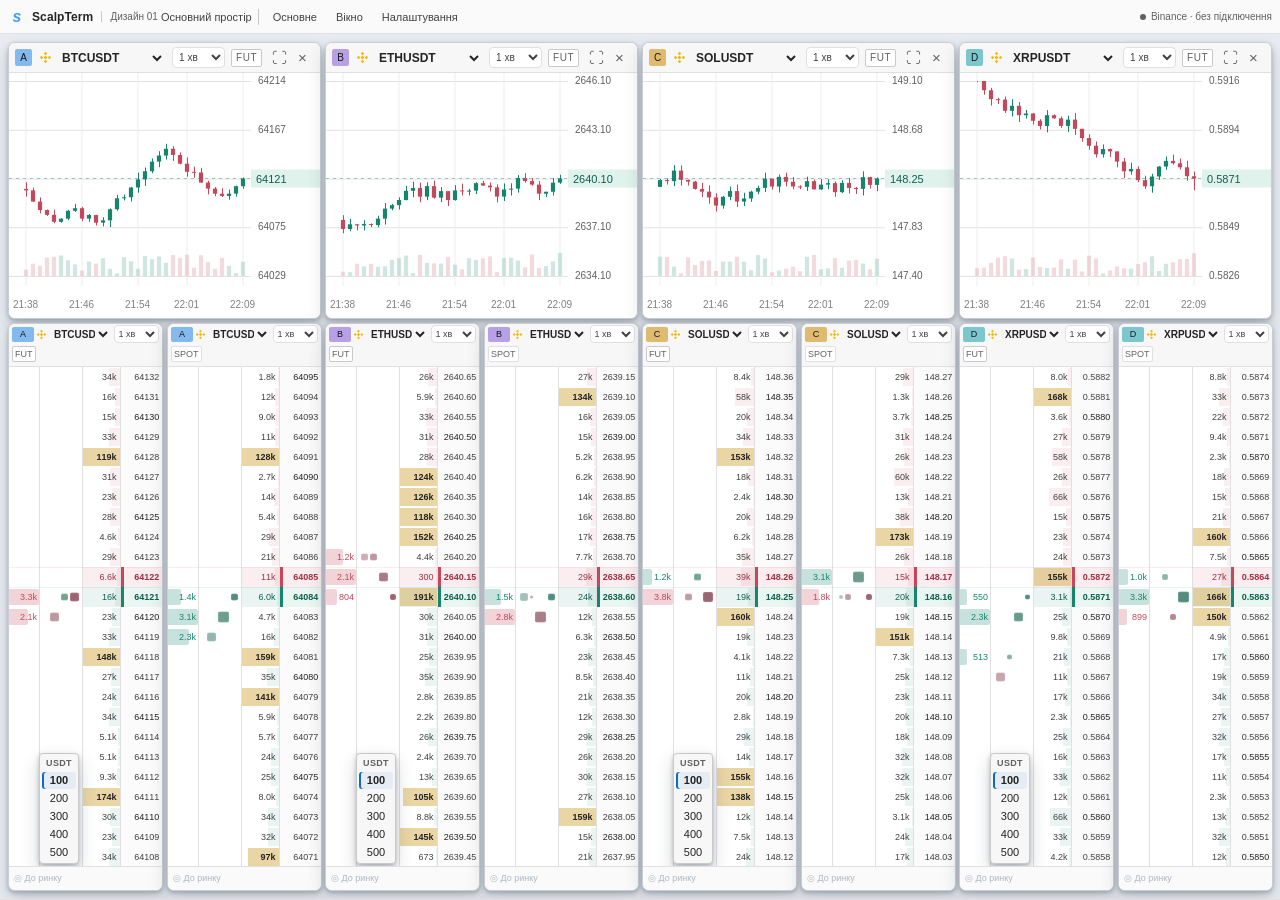
==== commit dada0ead: "Refine terminal navigation, settings, and workflow" ====
--- a/index.html
+++ b/index.html
@@ -13,25 +13,27 @@
     <span class="separator"></span>
     <div class="menu-anchor"><button id="main-open" aria-haspopup="menu" aria-expanded="false">Основне</button>
       <div id="main-menu" class="popup" role="menu" hidden>
-        <div class="menu-label">Основний простір</div>
-        <button role="menuitem" id="save-now">Зберегти розкладку</button>
-        <button role="menuitem" id="undo" disabled>Скасувати останню дію</button>
+        <div class="menu-label">Підключення</div>
+        <button role="menuitem" id="connections-open">Налаштування підключень</button>
+        <button role="menuitem" id="reconnect">Перепідключення</button>
+        <button role="menuitem" id="refresh-data">Оновлення даних</button>
+        <hr>
+        <button role="menuitem" id="exit-app">Вийти</button>
       </div>
     </div>
-    <div class="menu-anchor add-anchor"><button id="add-open" class="accent" aria-haspopup="menu" aria-expanded="false">＋ Модуль</button>
-      <div id="add-menu" class="popup add-menu" role="menu" hidden><button role="menuitem" data-add="chart">Графік</button><button role="menuitem" data-add="dom">Стакан</button><button role="menuitem" data-add="group">Група</button></div>
+    <div class="menu-anchor add-anchor"><button id="add-open" aria-haspopup="menu" aria-expanded="false">Вікно</button>
+      <div id="add-menu" class="popup add-menu" role="menu" hidden><button role="menuitem" id="new-window">Нове вікно</button><hr><button role="menuitem" data-add="chart">Графік</button><button role="menuitem" data-add="dom">Стакан</button><button role="menuitem" data-add="group">Група</button></div>
     </div>
     <div class="menu-anchor"><button id="settings-open" aria-haspopup="menu" aria-expanded="false">Налаштування</button>
       <div id="settings-menu" class="popup settings-menu" role="menu" hidden>
-        <button role="menuitem" data-settings="view">Вигляд <span>Тема, розкладка, масштаб</span></button>
-        <button role="menuitem" data-settings="dom">Стакани <span>Кластер, рядки, стрічка</span></button>
-        <button role="menuitem" data-settings="chart">Графіки <span>Таймфрейм, обсяги</span></button>
+        <button role="menuitem" data-settings="general">Загальні <span>Оформлення та робочий простір</span></button>
+        <button role="menuitem" data-settings="modules">Стакан / Графік <span>Загальні, стакан, графік</span></button>
         <button role="menuitem" data-settings="hotkeys">Гарячі клавіші <span>Команди прототипу</span></button>
       </div>
     </div>
     <span class="connection-status" role="status"><i class="offline-dot" aria-hidden="true"></i>Binance · без підключення</span>
   </nav>
-  <main id="viewport" aria-label="Модульний робочий простір"><div id="scene"><div id="dock-preview" hidden></div></div></main>
+  <main id="viewport" aria-label="Модульний робочий простір"><div id="scene"><div id="dock-preview" hidden></div></div><div id="empty-workspace" hidden><strong>Порожнє вікно</strong><span>Додайте графік, стакан або групу через меню «Вікно».</span></div></main>
   <div id="tooltip" role="tooltip" hidden></div><div id="toast" role="status" aria-live="polite" hidden></div>
   <script src="app.js"></script>
 </body>
--- a/styles.css
+++ b/styles.css
@@ -16,7 +16,7 @@
 .price{line-height:var(--row);padding-right:6px;text-align:right;background:#202329;color:#aeb4bd;border-left:1px solid #343840;font-size:var(--digits);font-variant-numeric:tabular-nums;white-space:nowrap}.price.major{color:#e2e6ec}
 .depth{position:relative;line-height:var(--row);padding-right:8px;text-align:right;color:#bec4cd;overflow:hidden;background:#1e2126;font-size:var(--digits)}.depth-bar{position:absolute;right:0;top:1px;bottom:1px;max-width:100%;background:#85505a38}.bid .depth-bar{background:#447e713a}.depth-amount{position:relative;z-index:1}.depth.heavy .depth-bar{background:#a16f514b}.depth.heavy .depth-amount{color:#d9bea1}
 .best-ask .price{background:#6c414b;color:#ffe5ea;font-weight:600}.best-bid .price{background:#315a51;color:#d2f2e9;font-weight:600}.best-ask .depth{background:#51313a44;color:#e4b7c0}.best-bid .depth{background:#294b4344;color:#b2d8cd}.best-ask:before,.best-bid:before{content:'';position:absolute;left:0;right:0;height:1px;background:#ad727e30;z-index:2}.best-bid:before{background:#69b7a530}
-.tape-lane{position:relative;border-right:1px solid #30343b}.trade-square{position:absolute;display:flex;align-items:center;justify-content:center;transform:translateY(-50%);background:#39705ec9;color:#d2eee5;border:1px solid #67b39d75;font-size:9px;z-index:3;border-radius:1px;cursor:default}.trade-square.sell{background:#804d58cb;border-color:#cd839078;color:#f4d8e0}.trade-square.old{opacity:.48}.trade-square:hover{z-index:5;outline:1px solid #e2e5e9;opacity:1}.dom-grid .axis-captions{position:absolute;bottom:6px;left:8px;color:#8b95a1;font-size:10px;pointer-events:none}.dom-row:hover .price{box-shadow:inset 2px 0 #a5b8c7;background:#3c444e;color:#fff}.dom-row:hover .depth{background:#313740}
+.tape-lane{position:relative;border-right:1px solid #30343b}.trade-square{position:absolute;display:flex;align-items:center;justify-content:center;transform:translateY(-50%);background:#39705ec9;color:#d2eee5;border:1px solid #67b39d75;font-size:9px;z-index:3;border-radius:1px;cursor:default}.trade-square.sell{background:#804d58cb;border-color:#cd839078;color:#f4d8e0}.trade-square:hover{z-index:5;outline:1px solid #e2e5e9;opacity:1}.dom-grid .axis-captions{position:absolute;bottom:6px;left:8px;color:#8b95a1;font-size:10px;pointer-events:none}.dom-row:hover .price{box-shadow:inset 2px 0 #a5b8c7;background:#3c444e;color:#fff}.dom-row:hover .depth{background:#313740}
 .offline-dot{display:inline-block;width:5px;height:5px;background:#8c929c;border-radius:50%;margin-right:6px}
 #tooltip{position:fixed;z-index:5000;pointer-events:none;border:1px solid #555c66;background:#30353d;box-shadow:0 6px 20px #0008;border-radius:4px;padding:8px 11px;font-size:12px;white-space:pre-line;line-height:1.55;color:#edf0f4;max-width:280px}
 #toast{position:fixed;bottom:43px;left:50%;transform:translateX(-50%);z-index:6000;background:#313942;border:1px solid #515d6b;box-shadow:0 8px 30px #0008;padding:10px 16px;border-radius:6px;font-size:12px;max-width:80vw}
@@ -201,8 +201,11 @@
 }
 .depth-bar{background:var(--sell-subtle)}
 .bid .depth-bar{background:var(--buy-subtle)}
-.depth.heavy .depth-bar{background:#d29b522e}
-.depth.heavy .depth-amount{color:#e0c48f}
+.depth.heavy .depth-bar{background:#d6ac4d80}
+.depth.heavy .depth-amount{
+  color:var(--fg-primary);
+  font-weight:600
+}
 .best-ask .price{
   background:#3a2429;
   color:#ffd9df;
@@ -697,25 +700,56 @@
 .dom-row:hover .tape-lane{background:var(--surface-hover)}
 .tape-volume{display:none!important}
 .trade-square{
-  display:flex!important
-}
-.cluster-frame{
+  display:flex!important;
+  opacity:var(--trade-opacity,1)
+}
+.order-size-picker{
+  position:absolute;
+  bottom:2px;
+  z-index:6;
   display:flex;
-  align-items:center;
-  gap:3px;
-  white-space:nowrap;
-  color:var(--fg-muted)
-}
-.cluster-frame select{
-  min-height:20px;
-  height:20px;
-  padding:0 2px;
-  font-size:10px;
-  background:var(--surface-module);
-  border-color:var(--stroke-subtle);
-  color:var(--fg-secondary)
-}
-
+  flex-direction:column;
+  gap:1px;
+  max-height:100%;
+  overflow:hidden;
+  padding:2px;
+  background:var(--surface-header);
+  border:1px solid var(--stroke-default);
+  border-radius:var(--radius-small);
+  box-shadow:var(--shadow-rest)
+}
+.order-size-label{
+  flex:none;
+  height:15px;
+  line-height:15px;
+  text-align:center;
+  color:var(--fg-muted);
+  font-size:9px;
+  font-weight:600;
+  letter-spacing:.04em
+}
+.order-size-picker button{
+  flex:0 1 17px;
+  min-height:0;
+  width:100%;
+  height:17px;
+  padding:0 1px;
+  border:0;
+  border-radius:3px;
+  color:var(--fg-primary);
+  font-size:11px;
+  font-weight:500;
+  font-variant-numeric:tabular-nums;
+  line-height:1
+}
+.order-size-picker button[aria-pressed="true"]{
+  color:var(--fg-primary);
+  background:var(--brand-subtle);
+  box-shadow:inset 2px 0 var(--brand);
+  font-weight:600
+}
+.order-size-picker button:hover{background:var(--surface-hover)}
+.order-size-picker button:focus-visible{outline-offset:-2px}
 .add-menu{top:28px;width:142px;z-index:10}
 .add-menu button{display:block;width:100%}
 .module-symbol-picker{
@@ -768,8 +802,6 @@
   .module-footer{gap:2px;padding-inline:3px;font-size:9px}
   .module-footer .right{display:none}
   .dom-footer-button{padding-inline:1px!important;font-size:9px!important}
-  .cluster-frame{gap:1px}
-  .cluster-frame select{font-size:9px;padding-inline:0}
   .dom-grid{--digits:clamp(9px,5cqw,12px)}
   .cluster{--digits:clamp(9px,5cqw,12px)}
 }
@@ -780,8 +812,6 @@
   .module-header .market-tag{grid-column:1/3;grid-row:2;justify-self:start}
   .module-actions{grid-column:3;grid-row:1/3;display:flex;flex-direction:column;margin:0}
   .module-actions button{height:18px;min-height:18px}
-  .cluster-frame{font-size:0}
-  .cluster-frame select{font-size:9px}
 }
 @container (max-width:125px){
   .dom-grid,.cluster{--digits:8px}
@@ -802,15 +832,15 @@
 .commandbar .toolbar-right{margin-left:auto}
 .symbol-control{display:flex;align-items:center;gap:3px;min-width:0;flex:1}
 .symbol-control .module-symbol-picker{flex:1;width:100%}
-.chart-timeframe-picker{flex:none;width:53px;min-width:0;height:21px;min-height:21px;padding:0 2px;font-size:10px;color:var(--fg-secondary);background:var(--surface-module);border-color:var(--stroke-subtle)}
-.chart-timeframe-picker:hover,.chart-timeframe-picker:focus-visible{border-color:var(--stroke-default)}
+.chart-timeframe-picker,.dom-timeframe-picker{flex:none;width:53px;min-width:0;height:21px;min-height:21px;padding:0 2px;font-size:10px;color:var(--fg-secondary);background:var(--surface-module);border-color:var(--stroke-subtle)}
+.chart-timeframe-picker:hover,.chart-timeframe-picker:focus-visible,.dom-timeframe-picker:hover,.dom-timeframe-picker:focus-visible{border-color:var(--stroke-default)}
 .exchange-icon{display:inline-flex;align-items:center;justify-content:center;flex:none;width:14px;height:14px;color:#f0b90b}
 .exchange-icon svg{display:block;width:13px;height:13px;fill:currentColor}
 .market-toggle{flex:none;min-height:18px;height:18px;padding:0 4px;line-height:16px;background:var(--surface-module);cursor:pointer}
 .market-toggle:hover{color:var(--fg-primary);background:var(--surface-hover);border-color:var(--brand)}
 @container (max-width:250px){
   .symbol-control{gap:2px}
-  .chart-timeframe-picker{width:45px;height:18px;min-height:18px;padding-inline:0;font-size:9px}
+  .chart-timeframe-picker,.dom-timeframe-picker{width:45px;height:18px;min-height:18px;padding-inline:0;font-size:9px}
   .exchange-icon{width:11px;height:11px}
   .exchange-icon svg{width:11px;height:11px}
   .market-toggle{min-height:16px;height:16px;padding-inline:2px;line-height:14px}
@@ -820,6 +850,10 @@
   .module-header .market-toggle{grid-column:1/3;grid-row:2;justify-self:start}
   .module-header.chart-header .market-toggle{grid-column:1;grid-row:2}
   .module-header .chart-timeframe-picker{grid-column:2;grid-row:2;justify-self:start}
+  .module-header.dom-header{grid-template-columns:22px minmax(0,1fr) 45px}
+  .module-header.dom-header .market-toggle{grid-column:1;grid-row:2}
+  .module-header.dom-header .dom-timeframe-picker{grid-column:3;grid-row:1;justify-self:end}
+  .module-header.dom-header .module-actions{grid-column:3;grid-row:2;flex-direction:row;justify-content:flex-end}
 }
 .chart-empty{top:0}
 .dom-empty{top:0}
@@ -827,3 +861,40 @@
 .connection-status .offline-dot{width:6px;height:6px;margin:0;background:var(--fg-muted)}
 #viewport{height:calc(100vh - 34px);border-bottom:1px solid var(--stroke-subtle)}
 #toast{bottom:12px}
+
+/* Compact DOM headers; keep the existing two-row layout for narrow modules. */
+@container (min-width:171px){
+  .module-header:not(.chart-header){height:24px;min-height:24px}
+  .module-header:not(.chart-header) .module-symbol-picker{height:20px;min-height:20px}
+}
+@media (hover:hover) and (pointer:fine){
+  .module-header:not(.chart-header) .module-actions{
+    opacity:0;
+    pointer-events:none
+  }
+  .module-header:not(.chart-header):is(:hover,:focus-within) .module-actions{
+    opacity:1;
+    pointer-events:auto
+  }
+}
+
+/* The same group badge color connects its DOMs and chart. */
+.group-tag[data-group]{
+  flex-shrink:0;
+  background:var(--group-color);
+  color:#161616
+}
+#empty-workspace{
+  position:absolute;
+  inset:8px;
+  display:flex;
+  flex-direction:column;
+  align-items:center;
+  justify-content:center;
+  gap:8px;
+  color:var(--fg-secondary);
+  text-align:center;
+  pointer-events:none
+}
+#empty-workspace strong{font-size:16px;font-weight:600;color:var(--fg-primary)}
+#empty-workspace span{font-size:12px;color:var(--fg-muted)}
